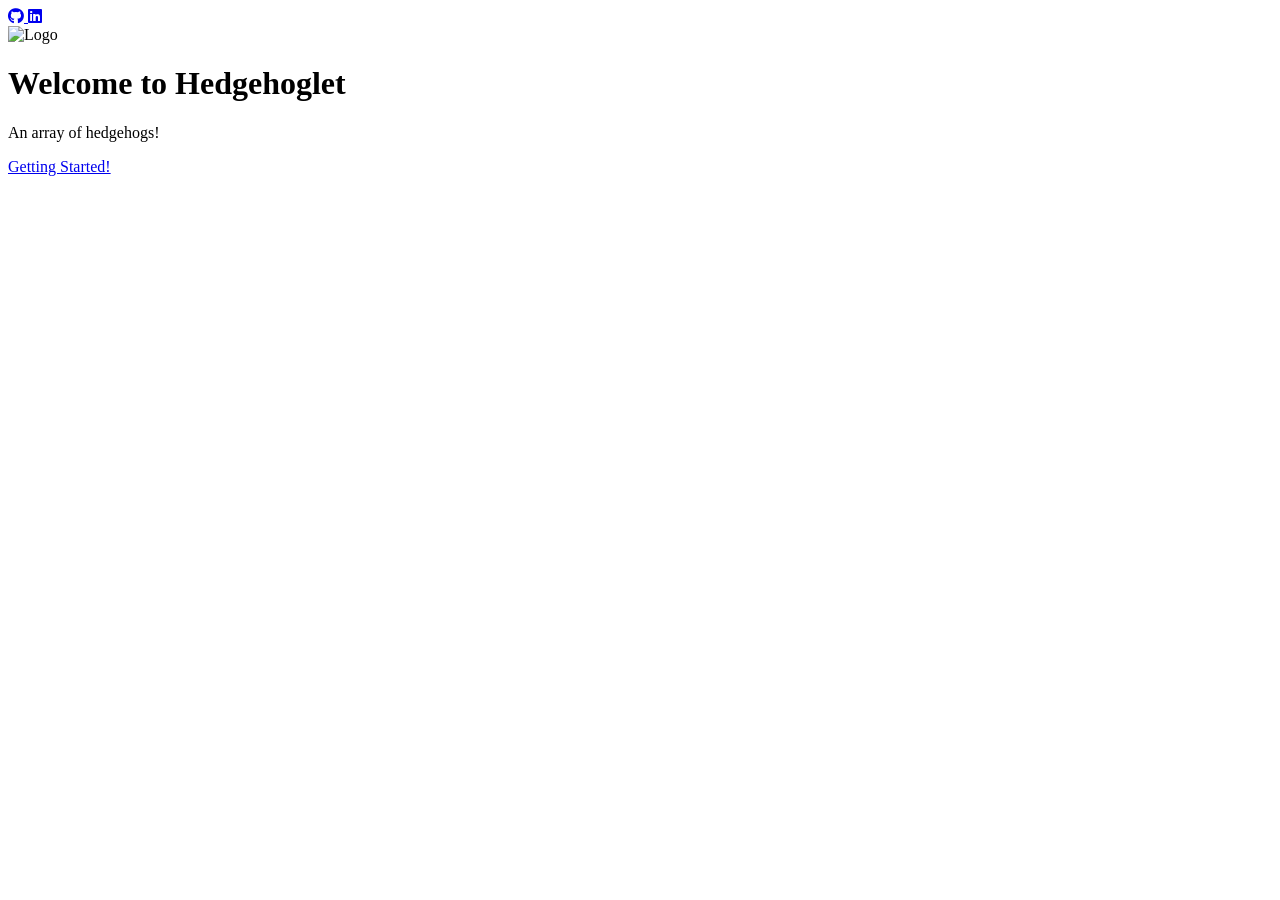
==== index.html @ 3cd63845 "🔨 add new landing page, update 404" ====
<!DOCTYPE html>
<html lang="en">
    <head>
        <meta charset="UTF-8">
        <meta name="viewport" content="width=device-width, initial-scale=1, maximum-scale=1">
        <link rel="icon" type="image/x-icon" href="https://avatars.githubusercontent.com/t/7807688?s=200&v=4">
        <script src="https://cdn.tailwindcss.com"></script>
        <link href="https://cdnjs.cloudflare.com/ajax/libs/font-awesome/6.4.2/css/all.min.css" rel="stylesheet">
        <title>Landing | Hedgehoglet</title>
        <style>
            .hidden {
                display: none;
            }
            .fade {
                animation: fadeIn 0.5s ease-in-out;
            }
            @keyframes fadeIn {
            from {
                opacity: 0;
            }
            to {
                opacity: 1;
            }
            }
        </style>
    </head>
    <body class="bg-gray-100 font-sans fade">
        <div class="absolute top-0 right-0 p-4">
            <a href="https://github.com/hedgehoglet/" target="_blank" class="text-gray-600 hover:text-gray-800 mx-2 text-2xl">
                <i class="fab fa-github"></i>
            </a>
            <a href="https://www.linkedin.com/company/hedgehoglet/" target="_blank" class="text-gray-600 hover:text-gray-800 mx-2 text-2xl">
                <i class="fab fa-linkedin"></i>
            </a>
        </div>
        <div id="main" class="min-h-screen flex items-center justify-center">
            <div class="text-center">
                <img src="https://avatars.githubusercontent.com/t/7807688?s=200&v=4" alt="Logo" class="mx-auto mb-4">
                <h1 class="text-4xl font-bold text-gray-800 mb-4">Welcome to Hedgehoglet</h1>
                <p class="text-gray-600 mb-8">An array of hedgehogs!</p>
                <a href="#content" id="main-button" class="bg-blue-500 text-white font-bold py-2 px-4 rounded-full">Getting Started!</a>
            </div>
        </div>
        <div id="content" class="hidden min-h-screen flex items-center justify-center fade">
        <div class="container mx-auto flex flex-wrap items-center">
            <div class="w-full md:w-1/2 text-center md:text-left mb-8">
                <h1 class="text-4xl font-bold text-gray-800 mb-4">Getting Started!</h1>
                <p class="text-gray-600 mb-8">Explore our repository and project, where we share the latest updates and codebase of Hedgehoglet.</p>
                <a href="#main" id="content-button" class="bg-blue-500 text-white font-bold py-2 px-4 rounded-full">Back!</a>
            </div>
            <div class="w-full md:w-1/2">
                <div class="border border-gray-300 p-4 rounded-md mb-4 relative">
                    <h2 class="text-2xl font-bold mb-2">Dotaset Bot</h2>
                    <p class="text-gray-600 mb-4">Stay tuned for exciting updates!</p>
                    <a href="#tbd" target="_blank" class="text-blue-500 hover:underline">Explore Soon!</a>
                    <span class="absolute top-0 right-0 mt-2 mr-2">
                        <i class="fab fa-discord text-blue-500 text-lg"></i>
                    </span>
                </div>
                <div class="border border-gray-300 p-4 rounded-md mb-4 relative">
                    <h2 class="text-2xl font-bold mb-2">#Under Construction - Repository</h2>
                    <p class="text-gray-600 mb-4">This section is currently under development. Check back later for updates.</p>
                    <a href="#tbd" target="_blank" class="text-blue-500 hover:underline">Explore Soon!</a>
                    <span class="absolute top-0 right-0 mt-2 mr-2">
                        <i class="fas fa-question-circle text-gray-500 text-lg"></i>
                    </span>
                </div>
                <div class="border border-gray-300 p-4 rounded-md mb-4 relative">
                    <h2 class="text-2xl font-bold mb-2">#Under Construction - Project</h2>
                    <p class="text-gray-600 mb-4">This section is currently under development. Stay tuned for more details.</p>
                    <a href="#tbd" target="_blank" class="text-blue-500 hover:underline">Explore Soon!</a>
                    <span class="absolute top-0 right-0 mt-2 mr-2">
                        <i class="fas fa-question-circle text-gray-500 text-lg"></i>
                    </span>
                </div>
            </div>
        </div>
        <script>
            document.getElementById("main-button").addEventListener("click", function() {
                document.getElementById("main").classList.add("hidden", "fade");
                document.getElementById("content").classList.remove("hidden");
            });
            
            document.getElementById("content-button").addEventListener("click", function() {
                document.getElementById("content").classList.add("hidden", "fade");
                document.getElementById("main").classList.remove("hidden");
            });
        </script>
    </body>
</html>
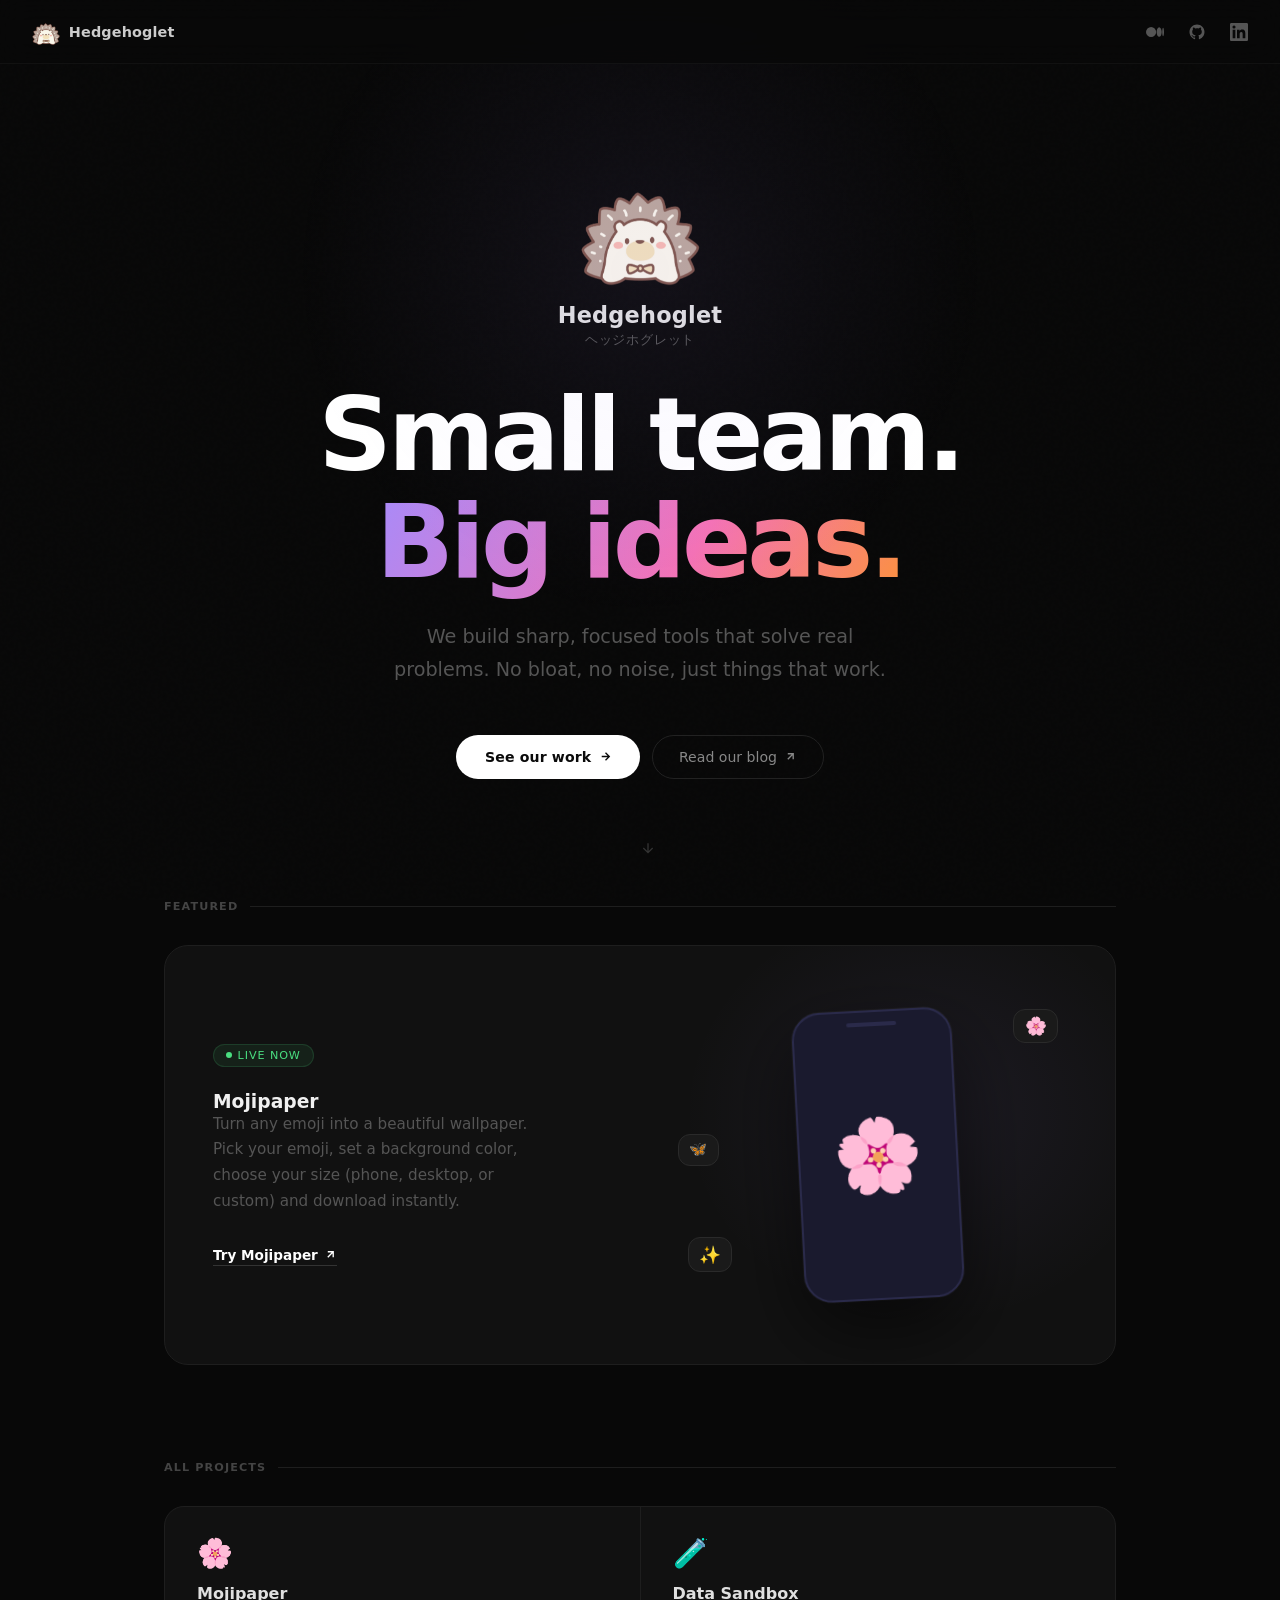
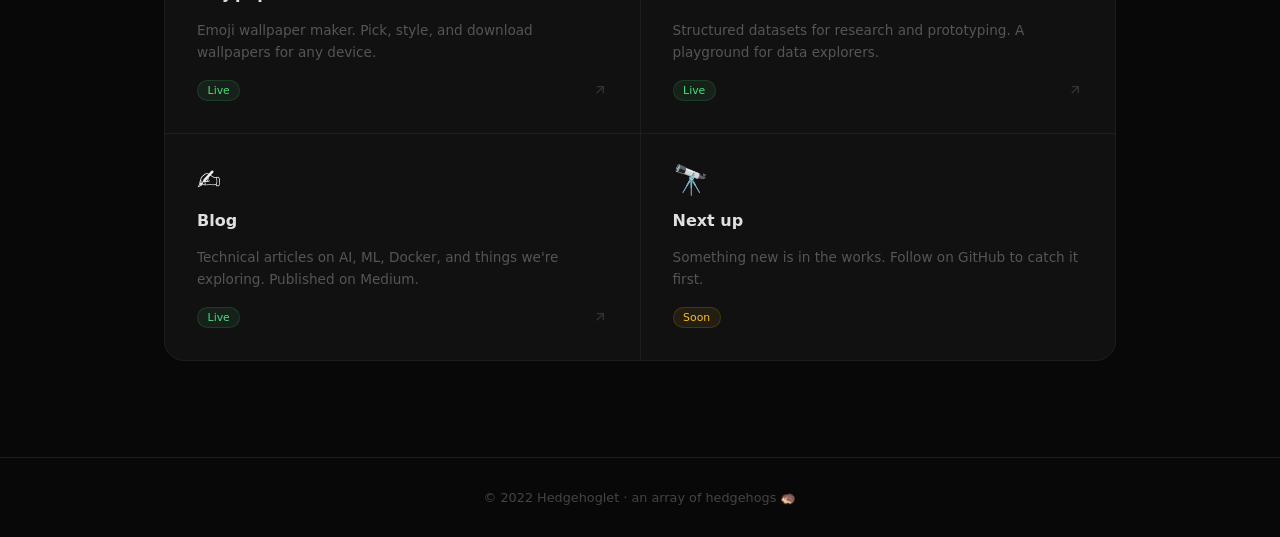
==== commit 11e179cd: "🎨 redesign landing and 404" ====
--- a/index.html
+++ b/index.html
@@ -1,90 +1,762 @@
-<!DOCTYPE html>
-<html lang="en">
-    <head>
-        <meta charset="UTF-8">
-        <meta name="viewport" content="width=device-width, initial-scale=1, maximum-scale=1">
-        <link rel="icon" type="image/x-icon" href="https://avatars.githubusercontent.com/t/7807688?s=200&v=4">
-        <script src="https://cdn.tailwindcss.com"></script>
-        <link href="https://cdnjs.cloudflare.com/ajax/libs/font-awesome/6.4.2/css/all.min.css" rel="stylesheet">
-        <title>Landing | Hedgehoglet</title>
-        <style>
-            .hidden {
-                display: none;
-            }
-            .fade {
-                animation: fadeIn 0.5s ease-in-out;
-            }
-            @keyframes fadeIn {
-            from {
-                opacity: 0;
-            }
-            to {
-                opacity: 1;
-            }
-            }
-        </style>
-    </head>
-    <body class="bg-gray-100 font-sans fade">
-        <div class="absolute top-0 right-0 p-4">
-            <a href="https://github.com/hedgehoglet/" target="_blank" class="text-gray-600 hover:text-gray-800 mx-2 text-2xl">
-                <i class="fab fa-github"></i>
-            </a>
-            <a href="https://www.linkedin.com/company/hedgehoglet/" target="_blank" class="text-gray-600 hover:text-gray-800 mx-2 text-2xl">
-                <i class="fab fa-linkedin"></i>
-            </a>
-        </div>
-        <div id="main" class="min-h-screen flex items-center justify-center">
-            <div class="text-center">
-                <img src="https://avatars.githubusercontent.com/t/7807688?s=200&v=4" alt="Logo" class="mx-auto mb-4">
-                <h1 class="text-4xl font-bold text-gray-800 mb-4">Welcome to Hedgehoglet</h1>
-                <p class="text-gray-600 mb-8">An array of hedgehogs!</p>
-                <a href="#content" id="main-button" class="bg-blue-500 text-white font-bold py-2 px-4 rounded-full">Getting Started!</a>
-            </div>
-        </div>
-        <div id="content" class="hidden min-h-screen flex items-center justify-center fade">
-        <div class="container mx-auto flex flex-wrap items-center">
-            <div class="w-full md:w-1/2 text-center md:text-left mb-8">
-                <h1 class="text-4xl font-bold text-gray-800 mb-4">Getting Started!</h1>
-                <p class="text-gray-600 mb-8">Explore our repository and project, where we share the latest updates and codebase of Hedgehoglet.</p>
-                <a href="#main" id="content-button" class="bg-blue-500 text-white font-bold py-2 px-4 rounded-full">Back!</a>
-            </div>
-            <div class="w-full md:w-1/2">
-                <div class="border border-gray-300 p-4 rounded-md mb-4 relative">
-                    <h2 class="text-2xl font-bold mb-2">Dotaset Bot</h2>
-                    <p class="text-gray-600 mb-4">Stay tuned for exciting updates!</p>
-                    <a href="#tbd" target="_blank" class="text-blue-500 hover:underline">Explore Soon!</a>
-                    <span class="absolute top-0 right-0 mt-2 mr-2">
-                        <i class="fab fa-discord text-blue-500 text-lg"></i>
-                    </span>
-                </div>
-                <div class="border border-gray-300 p-4 rounded-md mb-4 relative">
-                    <h2 class="text-2xl font-bold mb-2">#Under Construction - Repository</h2>
-                    <p class="text-gray-600 mb-4">This section is currently under development. Check back later for updates.</p>
-                    <a href="#tbd" target="_blank" class="text-blue-500 hover:underline">Explore Soon!</a>
-                    <span class="absolute top-0 right-0 mt-2 mr-2">
-                        <i class="fas fa-question-circle text-gray-500 text-lg"></i>
-                    </span>
-                </div>
-                <div class="border border-gray-300 p-4 rounded-md mb-4 relative">
-                    <h2 class="text-2xl font-bold mb-2">#Under Construction - Project</h2>
-                    <p class="text-gray-600 mb-4">This section is currently under development. Stay tuned for more details.</p>
-                    <a href="#tbd" target="_blank" class="text-blue-500 hover:underline">Explore Soon!</a>
-                    <span class="absolute top-0 right-0 mt-2 mr-2">
-                        <i class="fas fa-question-circle text-gray-500 text-lg"></i>
-                    </span>
-                </div>
-            </div>
-        </div>
-        <script>
-            document.getElementById("main-button").addEventListener("click", function() {
-                document.getElementById("main").classList.add("hidden", "fade");
-                document.getElementById("content").classList.remove("hidden");
-            });
-            
-            document.getElementById("content-button").addEventListener("click", function() {
-                document.getElementById("content").classList.add("hidden", "fade");
-                document.getElementById("main").classList.remove("hidden");
-            });
-        </script>
-    </body>
-</html>+<!DOCTYPE html>
+<html lang="en">
+
+<head>
+  <meta charset="UTF-8">
+  <meta name="viewport" content="width=device-width, initial-scale=1">
+  <title>Hedgehoglet · Small team. Big ideas.</title>
+  <meta name="description" content="Hedgehoglet is a small indie studio crafting focused tools people actually use: emoji wallpapers, data playgrounds, and more.">
+  <meta name="theme-color" content="#080808">
+  <link rel="canonical" href="https://hedgehoglet.dev/">
+  <link rel="icon" href="assets/logo.png">
+
+  <meta property="og:type" content="website">
+  <meta property="og:url" content="https://hedgehoglet.dev/">
+  <meta property="og:title" content="Hedgehoglet · Small team. Big ideas.">
+  <meta property="og:description" content="A small indie studio crafting focused tools people actually use.">
+  <meta property="og:image" content="https://hedgehoglet.dev/assets/logo.png">
+
+  <meta name="twitter:card" content="summary">
+  <meta name="twitter:title" content="Hedgehoglet · Small team. Big ideas.">
+  <meta name="twitter:description" content="A small indie studio crafting focused tools people actually use.">
+  <meta name="twitter:image" content="https://hedgehoglet.dev/assets/logo.png">
+
+  <link rel="preload" as="image" href="assets/logo.png">
+
+  <script type="application/ld+json">
+  {
+    "@context": "https://schema.org",
+    "@type": "Organization",
+    "name": "Hedgehoglet",
+    "alternateName": "ヘッジホグレット",
+    "url": "https://hedgehoglet.dev",
+    "logo": "https://hedgehoglet.dev/assets/logo.png",
+    "foundingDate": "2022",
+    "description": "A small indie studio crafting focused tools people actually use.",
+    "sameAs": [
+      "https://github.com/hedgehoglet",
+      "https://www.linkedin.com/company/hedgehoglet",
+      "https://blog.hedgehoglet.dev"
+    ]
+  }
+  </script>
+
+  <style>
+    *, *::before, *::after { box-sizing: border-box; margin: 0; padding: 0; }
+
+    :root {
+      --bg:           #080808;
+      --surface:      #111111;
+      --border:       #1e1e1e;
+      --border-hover: #2e2e2e;
+      --text:         #f0f0f0;
+      --muted:        #555555;
+      --accent:       #a78bfa;
+      --accent2:      #f472b6;
+    }
+
+    html { scroll-behavior: smooth; }
+
+    body {
+      background-color: var(--bg);
+      color: var(--text);
+      font-family: system-ui, -apple-system, BlinkMacSystemFont, "Segoe UI", Roboto, sans-serif;
+      -webkit-font-smoothing: antialiased;
+      -moz-osx-font-smoothing: grayscale;
+    }
+
+    /* overflow-x on wrapper, not body: position:fixed breaks in Safari otherwise */
+    #page-wrap { overflow-x: hidden; }
+
+    :focus-visible {
+      outline: 2px solid var(--accent);
+      outline-offset: 3px;
+      border-radius: 4px;
+    }
+
+    body::before {
+      content: '';
+      position: fixed;
+      inset: 0;
+      background-image: url("data:image/svg+xml,%3Csvg viewBox='0 0 256 256' xmlns='http://www.w3.org/2000/svg'%3E%3Cfilter id='n'%3E%3CfeTurbulence type='fractalNoise' baseFrequency='0.9' numOctaves='4' stitchTiles='stitch'/%3E%3C/filter%3E%3Crect width='100%25' height='100%25' filter='url(%23n)' opacity='0.03'/%3E%3C/svg%3E");
+      opacity: 0.4;
+      pointer-events: none;
+      z-index: 0;
+    }
+
+    .site-nav {
+      position: fixed;
+      top: 0; left: 0; right: 0;
+      z-index: 100;
+      display: flex;
+      align-items: center;
+      justify-content: space-between;
+      padding: 1.1rem 2rem;
+      background: rgba(8, 8, 8, 0.75);
+      backdrop-filter: blur(14px);
+      -webkit-backdrop-filter: blur(14px);
+      border-bottom: 1px solid rgba(255, 255, 255, 0.04);
+    }
+
+    .nav-logo {
+      display: flex;
+      align-items: center;
+      gap: 0.55rem;
+      text-decoration: none;
+    }
+
+    .nav-logo img {
+      width: 28px;
+      height: 28px;
+      object-fit: contain;
+    }
+
+    .nav-logo span {
+      font-size: 0.9rem;
+      font-weight: 600;
+      color: #cccccc;
+      letter-spacing: 0.01em;
+    }
+
+    .nav-links {
+      display: flex;
+      align-items: center;
+      gap: 1.5rem;
+    }
+
+    .nav-links a {
+      color: var(--muted);
+      text-decoration: none;
+      font-size: 0.85rem;
+      transition: color 0.18s;
+    }
+
+    .nav-links a:hover { color: #cccccc; }
+
+    .nav-icon {
+      display: flex;
+      align-items: center;
+      color: var(--muted);
+      transition: color 0.18s;
+    }
+
+    .nav-icon:hover { color: #cccccc; }
+
+    .hero {
+      position: relative;
+      z-index: 2;
+      min-height: 100vh;
+      display: flex;
+      flex-direction: column;
+      align-items: center;
+      justify-content: center;
+      text-align: center;
+      padding: 8rem 1.5rem 5rem;
+    }
+
+    .hero::after {
+      content: '';
+      position: absolute;
+      top: 30%;
+      left: 50%;
+      transform: translate(-50%, -50%);
+      width: 700px;
+      height: 700px;
+      background: radial-gradient(ellipse at center, rgba(167, 139, 250, 0.07) 0%, transparent 70%);
+      pointer-events: none;
+    }
+
+    .hero-logo {
+      width: 120px;
+      height: 120px;
+      object-fit: contain;
+      margin-bottom: 0.75rem;
+    }
+
+    .hero-name {
+      font-size: 1.4rem;
+      font-weight: 700;
+      color: #e0e0e0;
+      letter-spacing: 0.01em;
+      margin-bottom: 0.2rem;
+    }
+
+    .hero-jp {
+      font-size: 0.82rem;
+      color: var(--muted);
+      letter-spacing: 0.06em;
+      margin-bottom: 2rem;
+    }
+
+    .hero h1 {
+      font-size: clamp(3rem, 8vw, 6.5rem);
+      font-weight: 800;
+      line-height: 1.05;
+      letter-spacing: -0.04em;
+      color: #ffffff;
+      margin-bottom: 1.5rem;
+    }
+
+    .hero h1 em {
+      font-style: normal;
+      background: linear-gradient(120deg, var(--accent), var(--accent2) 60%, #fb923c);
+      -webkit-background-clip: text;
+      -webkit-text-fill-color: transparent;
+      background-clip: text;
+    }
+
+    .hero-sub {
+      font-size: clamp(1rem, 2vw, 1.2rem);
+      color: var(--muted);
+      max-width: 500px;
+      line-height: 1.75;
+      margin-bottom: 3rem;
+    }
+
+    .hero-actions {
+      display: flex;
+      gap: 0.75rem;
+      flex-wrap: wrap;
+      justify-content: center;
+    }
+
+    .btn-primary {
+      display: inline-flex;
+      align-items: center;
+      gap: 0.45rem;
+      background: #ffffff;
+      color: #0a0a0a;
+      font-weight: 700;
+      font-size: 0.88rem;
+      padding: 0.8rem 1.8rem;
+      border-radius: 999px;
+      text-decoration: none;
+      letter-spacing: 0.01em;
+      transition: opacity 0.18s, transform 0.18s;
+    }
+
+    .btn-primary:hover { opacity: 0.85; transform: translateY(-1px); }
+
+    .btn-ghost {
+      display: inline-flex;
+      align-items: center;
+      gap: 0.45rem;
+      background: transparent;
+      color: #888888;
+      font-weight: 500;
+      font-size: 0.88rem;
+      padding: 0.8rem 1.6rem;
+      border-radius: 999px;
+      border: 1px solid #222222;
+      text-decoration: none;
+      transition: border-color 0.18s, color 0.18s, transform 0.18s;
+    }
+
+    .btn-ghost:hover { border-color: #444444; color: #cccccc; transform: translateY(-1px); }
+
+    .scroll-hint {
+      position: absolute;
+      bottom: 2.5rem;
+      left: 50%;
+      transform: translateX(-50%);
+      color: #333333;
+      animation: bounce 2s ease-in-out infinite;
+    }
+
+    @keyframes bounce {
+      0%, 100% { transform: translateX(-50%) translateY(0); }
+      50%       { transform: translateX(-50%) translateY(5px); }
+    }
+
+    .section-inner {
+      position: relative;
+      z-index: 2;
+      max-width: 1000px;
+      margin: 0 auto;
+      padding: 0 1.5rem 6rem;
+    }
+
+    .section-header {
+      display: flex;
+      align-items: center;
+      gap: 0.75rem;
+      margin-bottom: 2rem;
+    }
+
+    .section-label {
+      font-size: 0.7rem;
+      text-transform: uppercase;
+      letter-spacing: 0.1em;
+      color: #444444;
+      white-space: nowrap;
+    }
+
+    .section-line {
+      flex: 1;
+      height: 1px;
+      background: var(--border);
+    }
+
+    .feature-card {
+      background: var(--surface);
+      border: 1px solid var(--border);
+      border-radius: 24px;
+      overflow: hidden;
+      display: grid;
+      grid-template-columns: 1fr 1fr;
+      min-height: 420px;
+      transition: border-color 0.3s;
+    }
+
+    .feature-card:hover { border-color: var(--border-hover); }
+
+    .feature-info {
+      padding: 3rem;
+      display: flex;
+      flex-direction: column;
+      justify-content: center;
+    }
+
+    .badge-live {
+      display: inline-flex;
+      align-items: center;
+      gap: 0.35rem;
+      font-size: 0.7rem;
+      text-transform: uppercase;
+      letter-spacing: 0.08em;
+      color: #4ade80;
+      background: rgba(74, 222, 128, 0.08);
+      border: 1px solid rgba(74, 222, 128, 0.15);
+      border-radius: 999px;
+      padding: 0.25rem 0.75rem;
+      margin-bottom: 1.5rem;
+      width: fit-content;
+    }
+
+    .live-dot {
+      width: 6px;
+      height: 6px;
+      border-radius: 50%;
+      background: #4ade80;
+      animation: pulse 2s ease-in-out infinite;
+    }
+
+    @keyframes pulse {
+      0%, 100% { opacity: 1; }
+      50%       { opacity: 0.4; }
+    }
+
+    .feature-info h2 {
+      font-size: 2.4rem;
+      font-weight: 800;
+      letter-spacing: -0.03em;
+      color: #ffffff;
+      line-height: 1.1;
+      margin-bottom: 0.75rem;
+    }
+
+    .feature-info p {
+      font-size: 0.95rem;
+      color: var(--muted);
+      line-height: 1.7;
+      margin-bottom: 2rem;
+      max-width: 340px;
+    }
+
+    .feature-link {
+      display: inline-flex;
+      align-items: center;
+      gap: 0.4rem;
+      font-size: 0.85rem;
+      font-weight: 600;
+      color: #ffffff;
+      text-decoration: none;
+      border-bottom: 1px solid #333333;
+      padding-bottom: 0.15rem;
+      width: fit-content;
+      transition: border-color 0.18s, gap 0.18s;
+    }
+
+    .feature-link:hover { border-color: #888888; gap: 0.6rem; }
+
+    .feature-visual {
+      display: flex;
+      align-items: center;
+      justify-content: center;
+      padding: 2.5rem;
+      background: radial-gradient(ellipse at 60% 40%, rgba(167, 139, 250, 0.08) 0%, transparent 60%);
+      position: relative;
+    }
+
+    .phone-mockup {
+      width: 160px;
+      height: 290px;
+      background: #1a1a2e;
+      border-radius: 28px;
+      border: 2px solid #2a2a4a;
+      display: flex;
+      align-items: center;
+      justify-content: center;
+      font-size: 4.5rem;
+      box-shadow: 0 30px 80px rgba(0, 0, 0, 0.6), 0 0 0 1px rgba(255, 255, 255, 0.04);
+      position: relative;
+      transform: rotate(-3deg);
+      transition: transform 0.3s;
+    }
+
+    .feature-card:hover .phone-mockup { transform: rotate(0deg) scale(1.02); }
+
+    .phone-mockup::before {
+      content: '';
+      position: absolute;
+      top: 10px;
+      left: 50%;
+      transform: translateX(-50%);
+      width: 50px;
+      height: 4px;
+      background: #2a2a4a;
+      border-radius: 999px;
+    }
+
+    .float-chip {
+      position: absolute;
+      background: #1a1a1a;
+      border: 1px solid #2a2a2a;
+      border-radius: 12px;
+      padding: 0.4rem 0.65rem;
+      font-size: 1.1rem;
+      animation: chipFloat 3s ease-in-out infinite;
+    }
+
+    .float-chip:nth-child(1) { top: 15%;    right: 12%; animation-delay: 0s; }
+    .float-chip:nth-child(2) { bottom: 22%; left: 10%;  animation-delay: 0.8s; }
+    .float-chip:nth-child(3) { top: 45%;    left: 8%;   animation-delay: 1.5s; font-size: 0.9rem; }
+
+    @keyframes chipFloat {
+      0%, 100% { transform: translateY(0); }
+      50%       { transform: translateY(-6px); }
+    }
+
+    .project-grid {
+      display: grid;
+      grid-template-columns: repeat(2, 1fr);
+      gap: 1px;
+      background: var(--border);
+      border-radius: 20px;
+      overflow: hidden;
+      border: 1px solid var(--border);
+    }
+
+    .project-grid li { display: contents; }
+
+    .project-card {
+      background: var(--surface);
+      padding: 2rem;
+      display: flex;
+      flex-direction: column;
+      gap: 1rem;
+      text-decoration: none;
+      color: inherit;
+      transition: background 0.18s, transform 0.18s, box-shadow 0.18s;
+    }
+
+    .card-icon { font-size: 1.8rem; line-height: 1; }
+
+    .project-card h3 {
+      font-size: 1rem;
+      font-weight: 600;
+      color: #e0e0e0;
+    }
+
+    .project-card p {
+      font-size: 0.85rem;
+      color: var(--muted);
+      line-height: 1.65;
+      flex: 1;
+    }
+
+    .card-footer {
+      display: flex;
+      align-items: center;
+    }
+
+    .card-arrow { margin-left: auto; }
+
+    .badge {
+      font-size: 0.68rem;
+      padding: 0.2rem 0.6rem;
+      border-radius: 999px;
+      font-weight: 500;
+      border: 1px solid transparent;
+    }
+
+    .badge-green {
+      color: #4ade80;
+      background: rgba(74, 222, 128, 0.08);
+      border-color: rgba(74, 222, 128, 0.15);
+    }
+
+    .badge-yellow {
+      color: #fbbf24;
+      background: rgba(251, 191, 36, 0.08);
+      border-color: rgba(251, 191, 36, 0.15);
+    }
+
+    .card-arrow {
+      color: #333333;
+      transition: color 0.18s, transform 0.18s;
+      flex-shrink: 0;
+      margin-left: auto;
+    }
+
+    .project-card:hover                       { background: #151515; transform: translateY(-2px); box-shadow: 0 8px 24px rgba(0,0,0,0.3); }
+    .project-card:hover .card-arrow           { color: #777777; transform: translate(3px, -3px); }
+    .project-card[aria-disabled="true"]       { cursor: default; }
+    .project-card[aria-disabled="true"]:hover { background: var(--surface); transform: none; box-shadow: none; }
+
+    .site-footer {
+      position: relative;
+      z-index: 2;
+      border-top: 1px solid var(--border);
+      padding: 2rem;
+      text-align: center;
+    }
+
+    .site-footer p {
+      font-size: 0.8rem;
+      color: #444444;
+    }
+
+    .hero-logo  { animation: fadeUp 0.6s ease both 0.1s; }
+    .hero-name  { animation: fadeUp 0.6s ease both 0.2s; }
+    .hero-jp    { animation: fadeUp 0.6s ease both 0.25s; }
+    .hero h1    { animation: fadeUp 0.6s ease both 0.35s; }
+    .hero-sub   { animation: fadeUp 0.6s ease both 0.45s; }
+    .hero-actions { animation: fadeUp 0.6s ease both 0.55s; }
+    .scroll-hint  { animation: fadeUp 0.6s ease both 0.65s, bounce 2s ease-in-out 1.2s infinite; }
+
+    @keyframes fadeUp {
+      from { opacity: 0; transform: translateY(18px); }
+      to   { opacity: 1; transform: translateY(0); }
+    }
+
+    .reveal {
+      opacity: 0;
+      transform: translateY(20px);
+      transition: opacity 0.55s ease, transform 0.55s ease;
+    }
+
+    .reveal.visible {
+      opacity: 1;
+      transform: none;
+    }
+
+    .reveal-delay-1 { transition-delay: 0.05s; }
+    .reveal-delay-2 { transition-delay: 0.12s; }
+    .reveal-delay-3 { transition-delay: 0.19s; }
+    .reveal-delay-4 { transition-delay: 0.26s; }
+
+    @media (max-width: 768px) {
+      .feature-card  { min-height: unset; }
+      .section-inner { padding-bottom: 4rem; }
+    }
+
+    @media (max-width: 640px) {
+      .site-nav { padding: 0.875rem 1.25rem; }
+      .nav-links { gap: 1rem; }
+      .nav-links a:not(.nav-icon) { display: none; }
+
+      .hero {
+        padding: 5.5rem 1.25rem 4rem;
+        min-height: 100vh;
+        min-height: 100svh;
+      }
+      .hero-logo { width: 96px; height: 96px; }
+
+      .feature-card           { grid-template-columns: 1fr; }
+      .feature-info           { padding: 1.75rem; order: 1; }
+      .feature-info h2        { font-size: 1.8rem; }
+      .feature-info p         { max-width: none; }
+      .feature-visual         { order: 2; min-height: 260px; padding: 1.5rem; }
+      .phone-mockup           { width: 120px; height: 220px; font-size: 3.2rem; }
+
+      .section-inner          { padding: 0 1.25rem 3rem; }
+      .project-grid           { grid-template-columns: 1fr; }
+    }
+
+    @media (max-width: 400px) {
+      .hero-actions    { flex-direction: column; align-items: stretch; }
+      .btn-primary,
+      .btn-ghost       { justify-content: center; }
+      .nav-logo span   { display: none; }
+    }
+
+    @media (prefers-reduced-motion: reduce) {
+      *, *::before, *::after { animation-duration: 0.01ms !important; transition-duration: 0.01ms !important; }
+    }
+  </style>
+</head>
+
+<body>
+
+  <header>
+    <nav class="site-nav" aria-label="Main navigation">
+      <a href="/" class="nav-logo" aria-label="Hedgehoglet home">
+        <img src="assets/logo.png" alt="" width="26" height="26" fetchpriority="low">
+        <span>Hedgehoglet</span>
+      </a>
+      <div class="nav-links">
+        <a href="https://blog.hedgehoglet.dev/" target="_blank" rel="noopener noreferrer" class="nav-icon" aria-label="Medium blog">
+          <svg width="18" height="18" viewBox="0 0 24 24" fill="currentColor" aria-hidden="true"><path d="M13.54 12a6.8 6.8 0 01-6.77 6.82A6.8 6.8 0 010 12a6.8 6.8 0 016.77-6.82A6.8 6.8 0 0113.54 12zM20.96 12c0 3.54-1.51 6.42-3.38 6.42-1.87 0-3.39-2.88-3.39-6.42s1.52-6.42 3.39-6.42 3.38 2.88 3.38 6.42M24 12c0 3.17-.53 5.75-1.19 5.75-.66 0-1.19-2.58-1.19-5.75s.53-5.75 1.19-5.75C23.47 6.25 24 8.83 24 12z"/></svg>
+        </a>
+        <a href="https://github.com/hedgehoglet/" target="_blank" rel="noopener noreferrer" class="nav-icon" aria-label="GitHub">
+          <svg width="18" height="18" viewBox="0 0 24 24" fill="currentColor" aria-hidden="true"><path d="M12 2C6.477 2 2 6.484 2 12.017c0 4.425 2.865 8.18 6.839 9.504.5.092.682-.217.682-.483 0-.237-.008-.868-.013-1.703-2.782.605-3.369-1.343-3.369-1.343-.454-1.158-1.11-1.466-1.11-1.466-.908-.62.069-.608.069-.608 1.003.07 1.531 1.032 1.531 1.032.892 1.53 2.341 1.088 2.91.832.092-.647.35-1.088.636-1.338-2.22-.253-4.555-1.113-4.555-4.951 0-1.093.39-1.988 1.029-2.688-.103-.253-.446-1.272.098-2.65 0 0 .84-.27 2.75 1.026A9.564 9.564 0 0112 6.844c.85.004 1.705.115 2.504.337 1.909-1.296 2.747-1.027 2.747-1.027.546 1.379.202 2.398.1 2.651.64.7 1.028 1.595 1.028 2.688 0 3.848-2.339 4.695-4.566 4.943.359.309.678.92.678 1.855 0 1.338-.012 2.419-.012 2.747 0 .268.18.58.688.482A10.019 10.019 0 0022 12.017C22 6.484 17.522 2 12 2z"/></svg>
+        </a>
+        <a href="https://www.linkedin.com/company/hedgehoglet/" target="_blank" rel="noopener noreferrer" class="nav-icon" aria-label="LinkedIn">
+          <svg width="18" height="18" viewBox="0 0 24 24" fill="currentColor" aria-hidden="true"><path d="M20.447 20.452h-3.554v-5.569c0-1.328-.027-3.037-1.852-3.037-1.853 0-2.136 1.445-2.136 2.939v5.667H9.351V9h3.414v1.561h.046c.477-.9 1.637-1.85 3.37-1.85 3.601 0 4.267 2.37 4.267 5.455v6.286zM5.337 7.433a2.062 2.062 0 01-2.063-2.065 2.064 2.064 0 112.063 2.065zm1.782 13.019H3.555V9h3.564v11.452zM22.225 0H1.771C.792 0 0 .774 0 1.729v20.542C0 23.227.792 24 1.771 24h20.451C23.2 24 24 23.227 24 22.271V1.729C24 .774 23.2 0 22.222 0h.003z"/></svg>
+        </a>
+      </div>
+    </nav>
+  </header>
+
+  <div id="page-wrap">
+  <main>
+
+    <section class="hero" aria-labelledby="hero-heading">
+      <img
+        src="assets/logo.png"
+        alt="Hedgehoglet logo"
+        class="hero-logo"
+        width="120"
+        height="120"
+        fetchpriority="high"
+      >
+      <p class="hero-name">Hedgehoglet</p>
+      <p class="hero-jp" lang="ja">ヘッジホグレット</p>
+      <h1 id="hero-heading">Small team.<br><em>Big ideas.</em></h1>
+      <p class="hero-sub">We build sharp, focused tools that solve real problems. No bloat, no noise, just things that work.</p>
+      <div class="hero-actions">
+        <a href="#work" class="btn-primary">
+          See our work
+          <svg width="13" height="13" viewBox="0 0 24 24" fill="none" stroke="currentColor" stroke-width="2.5" aria-hidden="true"><path d="M5 12h14M12 5l7 7-7 7"/></svg>
+        </a>
+        <a href="https://blog.hedgehoglet.dev/" target="_blank" rel="noopener noreferrer" class="btn-ghost">
+          Read our blog
+          <svg width="13" height="13" viewBox="0 0 24 24" fill="none" stroke="currentColor" stroke-width="2.5" aria-hidden="true"><path d="M7 17L17 7M7 7h10v10"/></svg>
+        </a>
+      </div>
+      <div class="scroll-hint" aria-hidden="true">
+        <svg width="16" height="16" viewBox="0 0 24 24" fill="none" stroke="currentColor" stroke-width="2"><path d="M12 5v14M5 12l7 7 7-7"/></svg>
+      </div>
+    </section>
+
+    <section id="work" aria-labelledby="featured-heading">
+      <div class="section-inner">
+        <div class="section-header reveal">
+          <h2 id="featured-heading" class="section-label">Featured</h2>
+          <div class="section-line" aria-hidden="true"></div>
+        </div>
+        <article class="feature-card reveal">
+          <div class="feature-info">
+            <span class="badge-live">
+              <span class="live-dot" aria-hidden="true"></span>
+              Live now
+            </span>
+            <h3>Mojipaper</h3>
+            <p>Turn any emoji into a beautiful wallpaper. Pick your emoji, set a background color, choose your size (phone, desktop, or custom) and download instantly.</p>
+            <a href="https://mojipaper.hedgehoglet.dev/" target="_blank" rel="noopener noreferrer" class="feature-link">
+              Try Mojipaper
+              <svg width="13" height="13" viewBox="0 0 24 24" fill="none" stroke="currentColor" stroke-width="2.5" aria-hidden="true"><path d="M7 17L17 7M7 7h10v10"/></svg>
+            </a>
+          </div>
+          <div class="feature-visual" aria-hidden="true">
+            <span class="float-chip">🌸</span>
+            <span class="float-chip">✨</span>
+            <span class="float-chip">🦋</span>
+            <div class="phone-mockup">🌸</div>
+          </div>
+        </article>
+      </div>
+    </section>
+
+    <section aria-labelledby="projects-heading">
+      <div class="section-inner">
+        <div class="section-header reveal">
+          <h2 id="projects-heading" class="section-label">All projects</h2>
+          <div class="section-line" aria-hidden="true"></div>
+        </div>
+        <ul class="project-grid" role="list">
+
+          <li>
+            <a href="https://mojipaper.hedgehoglet.dev/" target="_blank" rel="noopener noreferrer" class="project-card reveal reveal-delay-1">
+              <span class="card-icon" aria-hidden="true">🌸</span>
+              <h3>Mojipaper</h3>
+              <p>Emoji wallpaper maker. Pick, style, and download wallpapers for any device.</p>
+              <div class="card-footer">
+                <span class="badge badge-green">Live</span>
+                <svg class="card-arrow" width="16" height="16" viewBox="0 0 24 24" fill="none" stroke="currentColor" stroke-width="2" aria-hidden="true"><path d="M7 17L17 7M7 7h10v10"/></svg>
+              </div>
+            </a>
+          </li>
+
+          <li>
+            <a href="https://sandbox.hedgehoglet.dev/" target="_blank" rel="noopener noreferrer" class="project-card reveal reveal-delay-2">
+              <span class="card-icon" aria-hidden="true">🧪</span>
+              <h3>Data Sandbox</h3>
+              <p>Structured datasets for research and prototyping. A playground for data explorers.</p>
+              <div class="card-footer">
+                <span class="badge badge-green">Live</span>
+                <svg class="card-arrow" width="16" height="16" viewBox="0 0 24 24" fill="none" stroke="currentColor" stroke-width="2" aria-hidden="true"><path d="M7 17L17 7M7 7h10v10"/></svg>
+              </div>
+            </a>
+          </li>
+
+          <li>
+            <a href="https://blog.hedgehoglet.dev/" target="_blank" rel="noopener noreferrer" class="project-card reveal reveal-delay-3">
+              <span class="card-icon" aria-hidden="true">✍️</span>
+              <h3>Blog</h3>
+              <p>Technical articles on AI, ML, Docker, and things we're exploring. Published on Medium.</p>
+              <div class="card-footer">
+                <span class="badge badge-green">Live</span>
+                <svg class="card-arrow" width="16" height="16" viewBox="0 0 24 24" fill="none" stroke="currentColor" stroke-width="2" aria-hidden="true"><path d="M7 17L17 7M7 7h10v10"/></svg>
+              </div>
+            </a>
+          </li>
+
+          <li>
+            <div class="project-card reveal reveal-delay-4" aria-disabled="true">
+              <span class="card-icon" aria-hidden="true">🔭</span>
+              <h3>Next up</h3>
+              <p>Something new is in the works. Follow on GitHub to catch it first.</p>
+              <div class="card-footer">
+                <span class="badge badge-yellow">Soon</span>
+              </div>
+            </div>
+          </li>
+
+        </ul>
+      </div>
+    </section>
+
+  </main>
+
+  <footer class="site-footer">
+    <p>© 2022 Hedgehoglet · an array of hedgehogs 🦔</p>
+  </footer>
+  </div><!-- /page-wrap -->
+
+  <script>
+    const observer = new IntersectionObserver((entries) => {
+      entries.forEach(e => {
+        if (e.isIntersecting) {
+          e.target.classList.add('visible');
+          observer.unobserve(e.target);
+        }
+      });
+    }, { threshold: 0.12 });
+
+    document.querySelectorAll('.reveal').forEach(el => observer.observe(el));
+  </script>
+
+</body>
+</html>
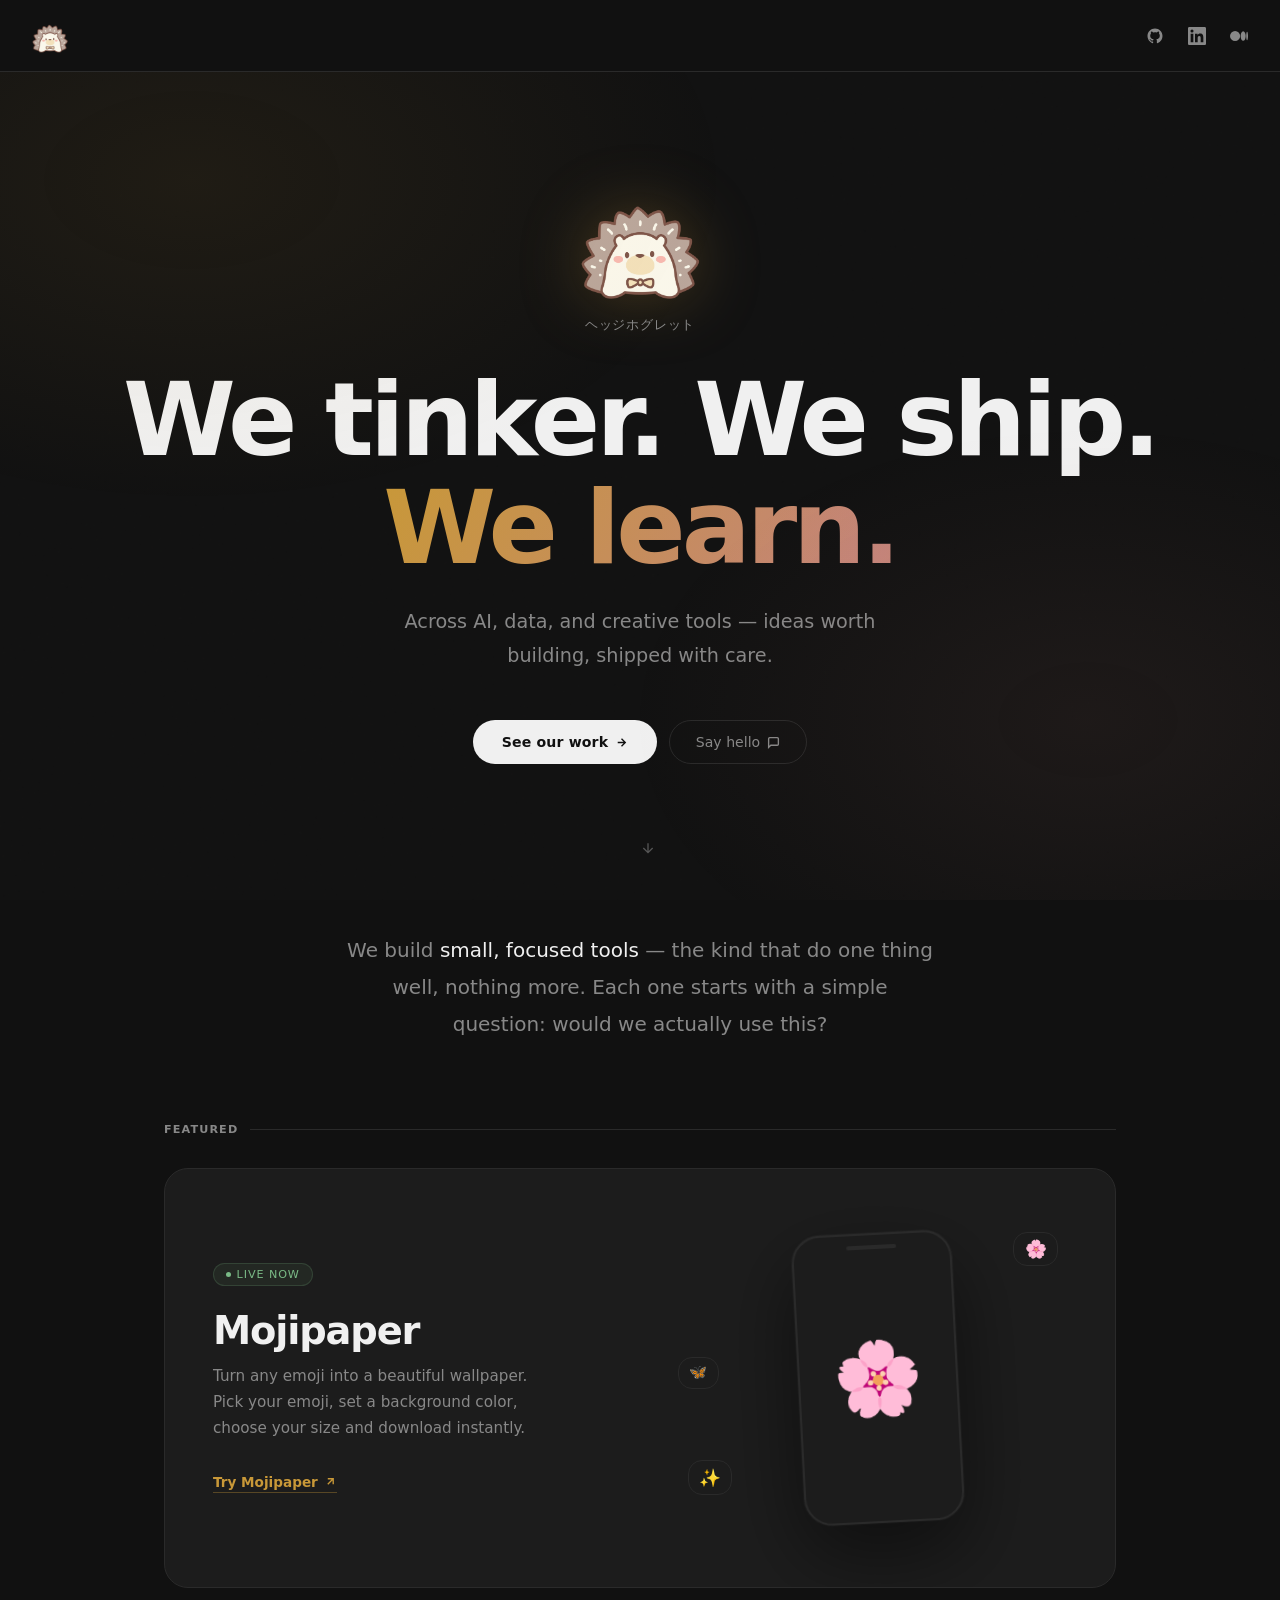
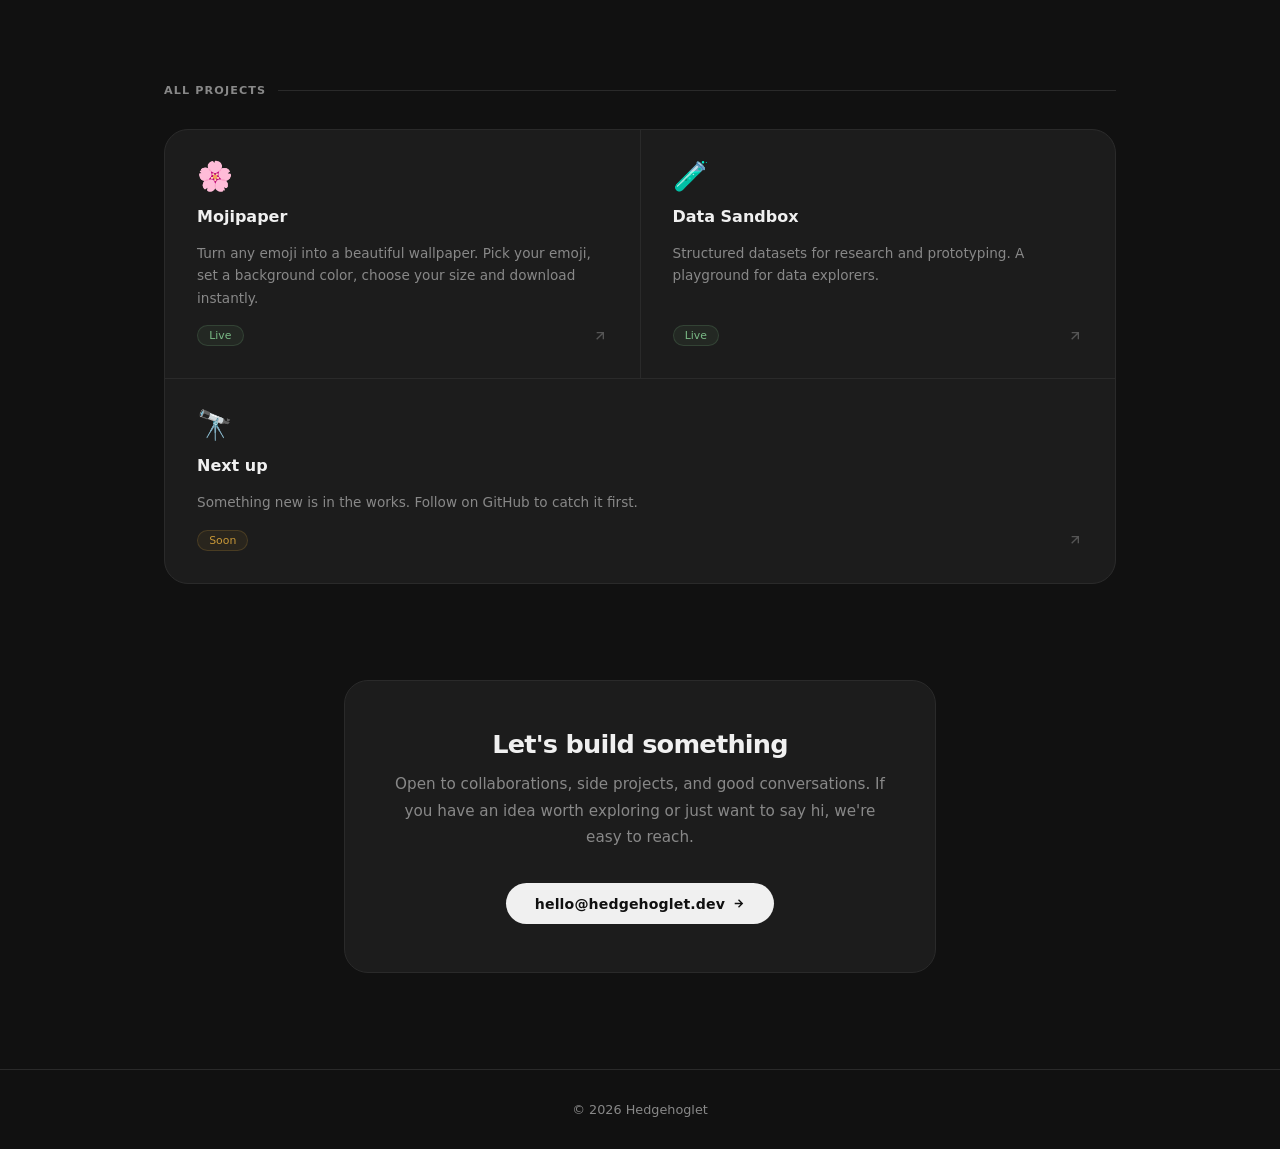
==== commit 01fd512c: "✨ improve landing and 404: visual effects, color sync, og card, a11y fixes" ====
--- a/index.html
+++ b/index.html
@@ -4,24 +4,26 @@
 <head>
   <meta charset="UTF-8">
   <meta name="viewport" content="width=device-width, initial-scale=1">
-  <title>Hedgehoglet · Small team. Big ideas.</title>
-  <meta name="description" content="Hedgehoglet is a small indie studio crafting focused tools people actually use: emoji wallpapers, data playgrounds, and more.">
-  <meta name="theme-color" content="#080808">
+  <title>Hedgehoglet</title>
+  <meta name="description" content="A small crew building focused software we'd actually want to use. Across AI, data, and creative tools.">
+  <meta name="theme-color" content="#111111">
   <link rel="canonical" href="https://hedgehoglet.dev/">
   <link rel="icon" href="assets/logo.png">
+  <link rel="preload" as="image" href="assets/logo.png" fetchpriority="high">
+  <link rel="stylesheet" href="assets/style.css">
 
   <meta property="og:type" content="website">
   <meta property="og:url" content="https://hedgehoglet.dev/">
-  <meta property="og:title" content="Hedgehoglet · Small team. Big ideas.">
-  <meta property="og:description" content="A small indie studio crafting focused tools people actually use.">
-  <meta property="og:image" content="https://hedgehoglet.dev/assets/logo.png">
+  <meta property="og:title" content="Hedgehoglet">
+  <meta property="og:description" content="A small crew building focused software we'd actually want to use. Across AI, data, and creative tools.">
+  <meta property="og:image" content="https://hedgehoglet.dev/assets/og.png">
+  <meta property="og:image:width" content="1200">
+  <meta property="og:image:height" content="630">
 
-  <meta name="twitter:card" content="summary">
-  <meta name="twitter:title" content="Hedgehoglet · Small team. Big ideas.">
-  <meta name="twitter:description" content="A small indie studio crafting focused tools people actually use.">
-  <meta name="twitter:image" content="https://hedgehoglet.dev/assets/logo.png">
-
-  <link rel="preload" as="image" href="assets/logo.png">
+  <meta name="twitter:card" content="summary_large_image">
+  <meta name="twitter:title" content="Hedgehoglet">
+  <meta name="twitter:description" content="A small crew building focused software we'd actually want to use. Across AI, data, and creative tools.">
+  <meta name="twitter:image" content="https://hedgehoglet.dev/assets/og.png">
 
   <script type="application/ld+json">
   {
@@ -32,7 +34,7 @@
     "url": "https://hedgehoglet.dev",
     "logo": "https://hedgehoglet.dev/assets/logo.png",
     "foundingDate": "2022",
-    "description": "A small indie studio crafting focused tools people actually use.",
+    "description": "A small crew building focused software we'd actually want to use. Across AI, data, and creative tools.",
     "sameAs": [
       "https://github.com/hedgehoglet",
       "https://www.linkedin.com/company/hedgehoglet",
@@ -40,561 +42,6 @@
     ]
   }
   </script>
-
-  <style>
-    *, *::before, *::after { box-sizing: border-box; margin: 0; padding: 0; }
-
-    :root {
-      --bg:           #080808;
-      --surface:      #111111;
-      --border:       #1e1e1e;
-      --border-hover: #2e2e2e;
-      --text:         #f0f0f0;
-      --muted:        #555555;
-      --accent:       #a78bfa;
-      --accent2:      #f472b6;
-    }
-
-    html { scroll-behavior: smooth; }
-
-    body {
-      background-color: var(--bg);
-      color: var(--text);
-      font-family: system-ui, -apple-system, BlinkMacSystemFont, "Segoe UI", Roboto, sans-serif;
-      -webkit-font-smoothing: antialiased;
-      -moz-osx-font-smoothing: grayscale;
-    }
-
-    /* overflow-x on wrapper, not body: position:fixed breaks in Safari otherwise */
-    #page-wrap { overflow-x: hidden; }
-
-    :focus-visible {
-      outline: 2px solid var(--accent);
-      outline-offset: 3px;
-      border-radius: 4px;
-    }
-
-    body::before {
-      content: '';
-      position: fixed;
-      inset: 0;
-      background-image: url("data:image/svg+xml,%3Csvg viewBox='0 0 256 256' xmlns='http://www.w3.org/2000/svg'%3E%3Cfilter id='n'%3E%3CfeTurbulence type='fractalNoise' baseFrequency='0.9' numOctaves='4' stitchTiles='stitch'/%3E%3C/filter%3E%3Crect width='100%25' height='100%25' filter='url(%23n)' opacity='0.03'/%3E%3C/svg%3E");
-      opacity: 0.4;
-      pointer-events: none;
-      z-index: 0;
-    }
-
-    .site-nav {
-      position: fixed;
-      top: 0; left: 0; right: 0;
-      z-index: 100;
-      display: flex;
-      align-items: center;
-      justify-content: space-between;
-      padding: 1.1rem 2rem;
-      background: rgba(8, 8, 8, 0.75);
-      backdrop-filter: blur(14px);
-      -webkit-backdrop-filter: blur(14px);
-      border-bottom: 1px solid rgba(255, 255, 255, 0.04);
-    }
-
-    .nav-logo {
-      display: flex;
-      align-items: center;
-      gap: 0.55rem;
-      text-decoration: none;
-    }
-
-    .nav-logo img {
-      width: 28px;
-      height: 28px;
-      object-fit: contain;
-    }
-
-    .nav-logo span {
-      font-size: 0.9rem;
-      font-weight: 600;
-      color: #cccccc;
-      letter-spacing: 0.01em;
-    }
-
-    .nav-links {
-      display: flex;
-      align-items: center;
-      gap: 1.5rem;
-    }
-
-    .nav-links a {
-      color: var(--muted);
-      text-decoration: none;
-      font-size: 0.85rem;
-      transition: color 0.18s;
-    }
-
-    .nav-links a:hover { color: #cccccc; }
-
-    .nav-icon {
-      display: flex;
-      align-items: center;
-      color: var(--muted);
-      transition: color 0.18s;
-    }
-
-    .nav-icon:hover { color: #cccccc; }
-
-    .hero {
-      position: relative;
-      z-index: 2;
-      min-height: 100vh;
-      display: flex;
-      flex-direction: column;
-      align-items: center;
-      justify-content: center;
-      text-align: center;
-      padding: 8rem 1.5rem 5rem;
-    }
-
-    .hero::after {
-      content: '';
-      position: absolute;
-      top: 30%;
-      left: 50%;
-      transform: translate(-50%, -50%);
-      width: 700px;
-      height: 700px;
-      background: radial-gradient(ellipse at center, rgba(167, 139, 250, 0.07) 0%, transparent 70%);
-      pointer-events: none;
-    }
-
-    .hero-logo {
-      width: 120px;
-      height: 120px;
-      object-fit: contain;
-      margin-bottom: 0.75rem;
-    }
-
-    .hero-name {
-      font-size: 1.4rem;
-      font-weight: 700;
-      color: #e0e0e0;
-      letter-spacing: 0.01em;
-      margin-bottom: 0.2rem;
-    }
-
-    .hero-jp {
-      font-size: 0.82rem;
-      color: var(--muted);
-      letter-spacing: 0.06em;
-      margin-bottom: 2rem;
-    }
-
-    .hero h1 {
-      font-size: clamp(3rem, 8vw, 6.5rem);
-      font-weight: 800;
-      line-height: 1.05;
-      letter-spacing: -0.04em;
-      color: #ffffff;
-      margin-bottom: 1.5rem;
-    }
-
-    .hero h1 em {
-      font-style: normal;
-      background: linear-gradient(120deg, var(--accent), var(--accent2) 60%, #fb923c);
-      -webkit-background-clip: text;
-      -webkit-text-fill-color: transparent;
-      background-clip: text;
-    }
-
-    .hero-sub {
-      font-size: clamp(1rem, 2vw, 1.2rem);
-      color: var(--muted);
-      max-width: 500px;
-      line-height: 1.75;
-      margin-bottom: 3rem;
-    }
-
-    .hero-actions {
-      display: flex;
-      gap: 0.75rem;
-      flex-wrap: wrap;
-      justify-content: center;
-    }
-
-    .btn-primary {
-      display: inline-flex;
-      align-items: center;
-      gap: 0.45rem;
-      background: #ffffff;
-      color: #0a0a0a;
-      font-weight: 700;
-      font-size: 0.88rem;
-      padding: 0.8rem 1.8rem;
-      border-radius: 999px;
-      text-decoration: none;
-      letter-spacing: 0.01em;
-      transition: opacity 0.18s, transform 0.18s;
-    }
-
-    .btn-primary:hover { opacity: 0.85; transform: translateY(-1px); }
-
-    .btn-ghost {
-      display: inline-flex;
-      align-items: center;
-      gap: 0.45rem;
-      background: transparent;
-      color: #888888;
-      font-weight: 500;
-      font-size: 0.88rem;
-      padding: 0.8rem 1.6rem;
-      border-radius: 999px;
-      border: 1px solid #222222;
-      text-decoration: none;
-      transition: border-color 0.18s, color 0.18s, transform 0.18s;
-    }
-
-    .btn-ghost:hover { border-color: #444444; color: #cccccc; transform: translateY(-1px); }
-
-    .scroll-hint {
-      position: absolute;
-      bottom: 2.5rem;
-      left: 50%;
-      transform: translateX(-50%);
-      color: #333333;
-      animation: bounce 2s ease-in-out infinite;
-    }
-
-    @keyframes bounce {
-      0%, 100% { transform: translateX(-50%) translateY(0); }
-      50%       { transform: translateX(-50%) translateY(5px); }
-    }
-
-    .section-inner {
-      position: relative;
-      z-index: 2;
-      max-width: 1000px;
-      margin: 0 auto;
-      padding: 0 1.5rem 6rem;
-    }
-
-    .section-header {
-      display: flex;
-      align-items: center;
-      gap: 0.75rem;
-      margin-bottom: 2rem;
-    }
-
-    .section-label {
-      font-size: 0.7rem;
-      text-transform: uppercase;
-      letter-spacing: 0.1em;
-      color: #444444;
-      white-space: nowrap;
-    }
-
-    .section-line {
-      flex: 1;
-      height: 1px;
-      background: var(--border);
-    }
-
-    .feature-card {
-      background: var(--surface);
-      border: 1px solid var(--border);
-      border-radius: 24px;
-      overflow: hidden;
-      display: grid;
-      grid-template-columns: 1fr 1fr;
-      min-height: 420px;
-      transition: border-color 0.3s;
-    }
-
-    .feature-card:hover { border-color: var(--border-hover); }
-
-    .feature-info {
-      padding: 3rem;
-      display: flex;
-      flex-direction: column;
-      justify-content: center;
-    }
-
-    .badge-live {
-      display: inline-flex;
-      align-items: center;
-      gap: 0.35rem;
-      font-size: 0.7rem;
-      text-transform: uppercase;
-      letter-spacing: 0.08em;
-      color: #4ade80;
-      background: rgba(74, 222, 128, 0.08);
-      border: 1px solid rgba(74, 222, 128, 0.15);
-      border-radius: 999px;
-      padding: 0.25rem 0.75rem;
-      margin-bottom: 1.5rem;
-      width: fit-content;
-    }
-
-    .live-dot {
-      width: 6px;
-      height: 6px;
-      border-radius: 50%;
-      background: #4ade80;
-      animation: pulse 2s ease-in-out infinite;
-    }
-
-    @keyframes pulse {
-      0%, 100% { opacity: 1; }
-      50%       { opacity: 0.4; }
-    }
-
-    .feature-info h2 {
-      font-size: 2.4rem;
-      font-weight: 800;
-      letter-spacing: -0.03em;
-      color: #ffffff;
-      line-height: 1.1;
-      margin-bottom: 0.75rem;
-    }
-
-    .feature-info p {
-      font-size: 0.95rem;
-      color: var(--muted);
-      line-height: 1.7;
-      margin-bottom: 2rem;
-      max-width: 340px;
-    }
-
-    .feature-link {
-      display: inline-flex;
-      align-items: center;
-      gap: 0.4rem;
-      font-size: 0.85rem;
-      font-weight: 600;
-      color: #ffffff;
-      text-decoration: none;
-      border-bottom: 1px solid #333333;
-      padding-bottom: 0.15rem;
-      width: fit-content;
-      transition: border-color 0.18s, gap 0.18s;
-    }
-
-    .feature-link:hover { border-color: #888888; gap: 0.6rem; }
-
-    .feature-visual {
-      display: flex;
-      align-items: center;
-      justify-content: center;
-      padding: 2.5rem;
-      background: radial-gradient(ellipse at 60% 40%, rgba(167, 139, 250, 0.08) 0%, transparent 60%);
-      position: relative;
-    }
-
-    .phone-mockup {
-      width: 160px;
-      height: 290px;
-      background: #1a1a2e;
-      border-radius: 28px;
-      border: 2px solid #2a2a4a;
-      display: flex;
-      align-items: center;
-      justify-content: center;
-      font-size: 4.5rem;
-      box-shadow: 0 30px 80px rgba(0, 0, 0, 0.6), 0 0 0 1px rgba(255, 255, 255, 0.04);
-      position: relative;
-      transform: rotate(-3deg);
-      transition: transform 0.3s;
-    }
-
-    .feature-card:hover .phone-mockup { transform: rotate(0deg) scale(1.02); }
-
-    .phone-mockup::before {
-      content: '';
-      position: absolute;
-      top: 10px;
-      left: 50%;
-      transform: translateX(-50%);
-      width: 50px;
-      height: 4px;
-      background: #2a2a4a;
-      border-radius: 999px;
-    }
-
-    .float-chip {
-      position: absolute;
-      background: #1a1a1a;
-      border: 1px solid #2a2a2a;
-      border-radius: 12px;
-      padding: 0.4rem 0.65rem;
-      font-size: 1.1rem;
-      animation: chipFloat 3s ease-in-out infinite;
-    }
-
-    .float-chip:nth-child(1) { top: 15%;    right: 12%; animation-delay: 0s; }
-    .float-chip:nth-child(2) { bottom: 22%; left: 10%;  animation-delay: 0.8s; }
-    .float-chip:nth-child(3) { top: 45%;    left: 8%;   animation-delay: 1.5s; font-size: 0.9rem; }
-
-    @keyframes chipFloat {
-      0%, 100% { transform: translateY(0); }
-      50%       { transform: translateY(-6px); }
-    }
-
-    .project-grid {
-      display: grid;
-      grid-template-columns: repeat(2, 1fr);
-      gap: 1px;
-      background: var(--border);
-      border-radius: 20px;
-      overflow: hidden;
-      border: 1px solid var(--border);
-    }
-
-    .project-grid li { display: contents; }
-
-    .project-card {
-      background: var(--surface);
-      padding: 2rem;
-      display: flex;
-      flex-direction: column;
-      gap: 1rem;
-      text-decoration: none;
-      color: inherit;
-      transition: background 0.18s, transform 0.18s, box-shadow 0.18s;
-    }
-
-    .card-icon { font-size: 1.8rem; line-height: 1; }
-
-    .project-card h3 {
-      font-size: 1rem;
-      font-weight: 600;
-      color: #e0e0e0;
-    }
-
-    .project-card p {
-      font-size: 0.85rem;
-      color: var(--muted);
-      line-height: 1.65;
-      flex: 1;
-    }
-
-    .card-footer {
-      display: flex;
-      align-items: center;
-    }
-
-    .card-arrow { margin-left: auto; }
-
-    .badge {
-      font-size: 0.68rem;
-      padding: 0.2rem 0.6rem;
-      border-radius: 999px;
-      font-weight: 500;
-      border: 1px solid transparent;
-    }
-
-    .badge-green {
-      color: #4ade80;
-      background: rgba(74, 222, 128, 0.08);
-      border-color: rgba(74, 222, 128, 0.15);
-    }
-
-    .badge-yellow {
-      color: #fbbf24;
-      background: rgba(251, 191, 36, 0.08);
-      border-color: rgba(251, 191, 36, 0.15);
-    }
-
-    .card-arrow {
-      color: #333333;
-      transition: color 0.18s, transform 0.18s;
-      flex-shrink: 0;
-      margin-left: auto;
-    }
-
-    .project-card:hover                       { background: #151515; transform: translateY(-2px); box-shadow: 0 8px 24px rgba(0,0,0,0.3); }
-    .project-card:hover .card-arrow           { color: #777777; transform: translate(3px, -3px); }
-    .project-card[aria-disabled="true"]       { cursor: default; }
-    .project-card[aria-disabled="true"]:hover { background: var(--surface); transform: none; box-shadow: none; }
-
-    .site-footer {
-      position: relative;
-      z-index: 2;
-      border-top: 1px solid var(--border);
-      padding: 2rem;
-      text-align: center;
-    }
-
-    .site-footer p {
-      font-size: 0.8rem;
-      color: #444444;
-    }
-
-    .hero-logo  { animation: fadeUp 0.6s ease both 0.1s; }
-    .hero-name  { animation: fadeUp 0.6s ease both 0.2s; }
-    .hero-jp    { animation: fadeUp 0.6s ease both 0.25s; }
-    .hero h1    { animation: fadeUp 0.6s ease both 0.35s; }
-    .hero-sub   { animation: fadeUp 0.6s ease both 0.45s; }
-    .hero-actions { animation: fadeUp 0.6s ease both 0.55s; }
-    .scroll-hint  { animation: fadeUp 0.6s ease both 0.65s, bounce 2s ease-in-out 1.2s infinite; }
-
-    @keyframes fadeUp {
-      from { opacity: 0; transform: translateY(18px); }
-      to   { opacity: 1; transform: translateY(0); }
-    }
-
-    .reveal {
-      opacity: 0;
-      transform: translateY(20px);
-      transition: opacity 0.55s ease, transform 0.55s ease;
-    }
-
-    .reveal.visible {
-      opacity: 1;
-      transform: none;
-    }
-
-    .reveal-delay-1 { transition-delay: 0.05s; }
-    .reveal-delay-2 { transition-delay: 0.12s; }
-    .reveal-delay-3 { transition-delay: 0.19s; }
-    .reveal-delay-4 { transition-delay: 0.26s; }
-
-    @media (max-width: 768px) {
-      .feature-card  { min-height: unset; }
-      .section-inner { padding-bottom: 4rem; }
-    }
-
-    @media (max-width: 640px) {
-      .site-nav { padding: 0.875rem 1.25rem; }
-      .nav-links { gap: 1rem; }
-      .nav-links a:not(.nav-icon) { display: none; }
-
-      .hero {
-        padding: 5.5rem 1.25rem 4rem;
-        min-height: 100vh;
-        min-height: 100svh;
-      }
-      .hero-logo { width: 96px; height: 96px; }
-
-      .feature-card           { grid-template-columns: 1fr; }
-      .feature-info           { padding: 1.75rem; order: 1; }
-      .feature-info h2        { font-size: 1.8rem; }
-      .feature-info p         { max-width: none; }
-      .feature-visual         { order: 2; min-height: 260px; padding: 1.5rem; }
-      .phone-mockup           { width: 120px; height: 220px; font-size: 3.2rem; }
-
-      .section-inner          { padding: 0 1.25rem 3rem; }
-      .project-grid           { grid-template-columns: 1fr; }
-    }
-
-    @media (max-width: 400px) {
-      .hero-actions    { flex-direction: column; align-items: stretch; }
-      .btn-primary,
-      .btn-ghost       { justify-content: center; }
-      .nav-logo span   { display: none; }
-    }
-
-    @media (prefers-reduced-motion: reduce) {
-      *, *::before, *::after { animation-duration: 0.01ms !important; transition-duration: 0.01ms !important; }
-    }
-  </style>
 </head>
 
 <body>
@@ -602,18 +49,17 @@
   <header>
     <nav class="site-nav" aria-label="Main navigation">
       <a href="/" class="nav-logo" aria-label="Hedgehoglet home">
-        <img src="assets/logo.png" alt="" width="26" height="26" fetchpriority="low">
-        <span>Hedgehoglet</span>
+        <img src="assets/logo.png" alt="" width="36" height="36" fetchpriority="low">
       </a>
       <div class="nav-links">
-        <a href="https://blog.hedgehoglet.dev/" target="_blank" rel="noopener noreferrer" class="nav-icon" aria-label="Medium blog">
-          <svg width="18" height="18" viewBox="0 0 24 24" fill="currentColor" aria-hidden="true"><path d="M13.54 12a6.8 6.8 0 01-6.77 6.82A6.8 6.8 0 010 12a6.8 6.8 0 016.77-6.82A6.8 6.8 0 0113.54 12zM20.96 12c0 3.54-1.51 6.42-3.38 6.42-1.87 0-3.39-2.88-3.39-6.42s1.52-6.42 3.39-6.42 3.38 2.88 3.38 6.42M24 12c0 3.17-.53 5.75-1.19 5.75-.66 0-1.19-2.58-1.19-5.75s.53-5.75 1.19-5.75C23.47 6.25 24 8.83 24 12z"/></svg>
-        </a>
         <a href="https://github.com/hedgehoglet/" target="_blank" rel="noopener noreferrer" class="nav-icon" aria-label="GitHub">
           <svg width="18" height="18" viewBox="0 0 24 24" fill="currentColor" aria-hidden="true"><path d="M12 2C6.477 2 2 6.484 2 12.017c0 4.425 2.865 8.18 6.839 9.504.5.092.682-.217.682-.483 0-.237-.008-.868-.013-1.703-2.782.605-3.369-1.343-3.369-1.343-.454-1.158-1.11-1.466-1.11-1.466-.908-.62.069-.608.069-.608 1.003.07 1.531 1.032 1.531 1.032.892 1.53 2.341 1.088 2.91.832.092-.647.35-1.088.636-1.338-2.22-.253-4.555-1.113-4.555-4.951 0-1.093.39-1.988 1.029-2.688-.103-.253-.446-1.272.098-2.65 0 0 .84-.27 2.75 1.026A9.564 9.564 0 0112 6.844c.85.004 1.705.115 2.504.337 1.909-1.296 2.747-1.027 2.747-1.027.546 1.379.202 2.398.1 2.651.64.7 1.028 1.595 1.028 2.688 0 3.848-2.339 4.695-4.566 4.943.359.309.678.92.678 1.855 0 1.338-.012 2.419-.012 2.747 0 .268.18.58.688.482A10.019 10.019 0 0022 12.017C22 6.484 17.522 2 12 2z"/></svg>
         </a>
         <a href="https://www.linkedin.com/company/hedgehoglet/" target="_blank" rel="noopener noreferrer" class="nav-icon" aria-label="LinkedIn">
           <svg width="18" height="18" viewBox="0 0 24 24" fill="currentColor" aria-hidden="true"><path d="M20.447 20.452h-3.554v-5.569c0-1.328-.027-3.037-1.852-3.037-1.853 0-2.136 1.445-2.136 2.939v5.667H9.351V9h3.414v1.561h.046c.477-.9 1.637-1.85 3.37-1.85 3.601 0 4.267 2.37 4.267 5.455v6.286zM5.337 7.433a2.062 2.062 0 01-2.063-2.065 2.064 2.064 0 112.063 2.065zm1.782 13.019H3.555V9h3.564v11.452zM22.225 0H1.771C.792 0 0 .774 0 1.729v20.542C0 23.227.792 24 1.771 24h20.451C23.2 24 24 23.227 24 22.271V1.729C24 .774 23.2 0 22.222 0h.003z"/></svg>
+        </a>
+        <a href="https://blog.hedgehoglet.dev/" target="_blank" rel="noopener noreferrer" class="nav-icon" aria-label="Medium blog">
+          <svg width="18" height="18" viewBox="0 0 24 24" fill="currentColor" aria-hidden="true"><path d="M13.54 12a6.8 6.8 0 01-6.77 6.82A6.8 6.8 0 010 12a6.8 6.8 0 016.77-6.82A6.8 6.8 0 0113.54 12zM20.96 12c0 3.54-1.51 6.42-3.38 6.42-1.87 0-3.39-2.88-3.39-6.42s1.52-6.42 3.39-6.42 3.38 2.88 3.38 6.42M24 12c0 3.17-.53 5.75-1.19 5.75-.66 0-1.19-2.58-1.19-5.75s.53-5.75 1.19-5.75C23.47 6.25 24 8.83 24 12z"/></svg>
         </a>
       </div>
     </nav>
@@ -623,32 +69,28 @@
   <main>
 
     <section class="hero" aria-labelledby="hero-heading">
-      <img
-        src="assets/logo.png"
-        alt="Hedgehoglet logo"
-        class="hero-logo"
-        width="120"
-        height="120"
-        fetchpriority="high"
-      >
-      <p class="hero-name">Hedgehoglet</p>
+      <img src="assets/logo.png" alt="Hedgehoglet logo" class="hero-logo" width="120" height="120" fetchpriority="high">
       <p class="hero-jp" lang="ja">ヘッジホグレット</p>
-      <h1 id="hero-heading">Small team.<br><em>Big ideas.</em></h1>
-      <p class="hero-sub">We build sharp, focused tools that solve real problems. No bloat, no noise, just things that work.</p>
+      <h1 id="hero-heading">We tinker. We ship. <span class="accent">We learn.</span></h1>
+      <p class="hero-sub">Across AI, data, and creative tools — ideas worth building, shipped with care.</p>
       <div class="hero-actions">
         <a href="#work" class="btn-primary">
           See our work
           <svg width="13" height="13" viewBox="0 0 24 24" fill="none" stroke="currentColor" stroke-width="2.5" aria-hidden="true"><path d="M5 12h14M12 5l7 7-7 7"/></svg>
         </a>
-        <a href="https://blog.hedgehoglet.dev/" target="_blank" rel="noopener noreferrer" class="btn-ghost">
-          Read our blog
-          <svg width="13" height="13" viewBox="0 0 24 24" fill="none" stroke="currentColor" stroke-width="2.5" aria-hidden="true"><path d="M7 17L17 7M7 7h10v10"/></svg>
+        <a href="#contact" class="btn-ghost">
+          Say hello
+          <svg width="13" height="13" viewBox="0 0 24 24" fill="none" stroke="currentColor" stroke-width="2.5" aria-hidden="true"><path d="M21 15a2 2 0 0 1-2 2H7l-4 4V5a2 2 0 0 1 2-2h14a2 2 0 0 1 2 2z"/></svg>
         </a>
       </div>
       <div class="scroll-hint" aria-hidden="true">
         <svg width="16" height="16" viewBox="0 0 24 24" fill="none" stroke="currentColor" stroke-width="2"><path d="M12 5v14M5 12l7 7 7-7"/></svg>
       </div>
     </section>
+
+    <div class="about-wrap reveal">
+      <p class="about-text">We build <strong>small, focused tools</strong> — the kind that do one thing well, nothing more. Each one starts with a simple question: would we actually use this?</p>
+    </div>
 
     <section id="work" aria-labelledby="featured-heading">
       <div class="section-inner">
@@ -663,7 +105,7 @@
               Live now
             </span>
             <h3>Mojipaper</h3>
-            <p>Turn any emoji into a beautiful wallpaper. Pick your emoji, set a background color, choose your size (phone, desktop, or custom) and download instantly.</p>
+            <p>Turn any emoji into a beautiful wallpaper. Pick your emoji, set a background color, choose your size and download instantly.</p>
             <a href="https://mojipaper.hedgehoglet.dev/" target="_blank" rel="noopener noreferrer" class="feature-link">
               Try Mojipaper
               <svg width="13" height="13" viewBox="0 0 24 24" fill="none" stroke="currentColor" stroke-width="2.5" aria-hidden="true"><path d="M7 17L17 7M7 7h10v10"/></svg>
@@ -688,10 +130,10 @@
         <ul class="project-grid" role="list">
 
           <li>
-            <a href="https://mojipaper.hedgehoglet.dev/" target="_blank" rel="noopener noreferrer" class="project-card reveal reveal-delay-1">
+            <a href="https://mojipaper.hedgehoglet.dev/" target="_blank" rel="noopener noreferrer" class="project-card reveal">
               <span class="card-icon" aria-hidden="true">🌸</span>
               <h3>Mojipaper</h3>
-              <p>Emoji wallpaper maker. Pick, style, and download wallpapers for any device.</p>
+              <p>Turn any emoji into a beautiful wallpaper. Pick your emoji, set a background color, choose your size and download instantly.</p>
               <div class="card-footer">
                 <span class="badge badge-green">Live</span>
                 <svg class="card-arrow" width="16" height="16" viewBox="0 0 24 24" fill="none" stroke="currentColor" stroke-width="2" aria-hidden="true"><path d="M7 17L17 7M7 7h10v10"/></svg>
@@ -700,7 +142,7 @@
           </li>
 
           <li>
-            <a href="https://sandbox.hedgehoglet.dev/" target="_blank" rel="noopener noreferrer" class="project-card reveal reveal-delay-2">
+            <a href="https://sandbox.hedgehoglet.dev/" target="_blank" rel="noopener noreferrer" class="project-card reveal reveal-delay-1">
               <span class="card-icon" aria-hidden="true">🧪</span>
               <h3>Data Sandbox</h3>
               <p>Structured datasets for research and prototyping. A playground for data explorers.</p>
@@ -712,51 +154,42 @@
           </li>
 
           <li>
-            <a href="https://blog.hedgehoglet.dev/" target="_blank" rel="noopener noreferrer" class="project-card reveal reveal-delay-3">
-              <span class="card-icon" aria-hidden="true">✍️</span>
-              <h3>Blog</h3>
-              <p>Technical articles on AI, ML, Docker, and things we're exploring. Published on Medium.</p>
-              <div class="card-footer">
-                <span class="badge badge-green">Live</span>
-                <svg class="card-arrow" width="16" height="16" viewBox="0 0 24 24" fill="none" stroke="currentColor" stroke-width="2" aria-hidden="true"><path d="M7 17L17 7M7 7h10v10"/></svg>
-              </div>
-            </a>
-          </li>
-
-          <li>
-            <div class="project-card reveal reveal-delay-4" aria-disabled="true">
+            <a href="https://github.com/hedgehoglet/" target="_blank" rel="noopener noreferrer" class="project-card project-card--wide reveal reveal-delay-2">
               <span class="card-icon" aria-hidden="true">🔭</span>
               <h3>Next up</h3>
               <p>Something new is in the works. Follow on GitHub to catch it first.</p>
               <div class="card-footer">
                 <span class="badge badge-yellow">Soon</span>
+                <svg class="card-arrow" width="16" height="16" viewBox="0 0 24 24" fill="none" stroke="currentColor" stroke-width="2" aria-hidden="true"><path d="M7 17L17 7M7 7h10v10"/></svg>
               </div>
-            </div>
+            </a>
           </li>
 
         </ul>
       </div>
     </section>
 
+    <section id="contact" aria-labelledby="contact-heading">
+      <div class="contact-wrap reveal">
+        <div class="contact-box">
+          <h2 id="contact-heading">Let's build something</h2>
+          <p>Open to collaborations, side projects, and good conversations. If you have an idea worth exploring or just want to say hi, we're easy to reach.</p>
+          <a href="mailto:hello@hedgehoglet.dev" class="btn-primary">
+            hello@hedgehoglet.dev
+            <svg width="13" height="13" viewBox="0 0 24 24" fill="none" stroke="currentColor" stroke-width="2.5" aria-hidden="true"><path d="M5 12h14M12 5l7 7-7 7"/></svg>
+          </a>
+        </div>
+      </div>
+    </section>
+
   </main>
 
   <footer class="site-footer">
-    <p>© 2022 Hedgehoglet · an array of hedgehogs 🦔</p>
+    <p>© 2026 Hedgehoglet</p>
   </footer>
-  </div><!-- /page-wrap -->
+  </div>
 
-  <script>
-    const observer = new IntersectionObserver((entries) => {
-      entries.forEach(e => {
-        if (e.isIntersecting) {
-          e.target.classList.add('visible');
-          observer.unobserve(e.target);
-        }
-      });
-    }, { threshold: 0.12 });
-
-    document.querySelectorAll('.reveal').forEach(el => observer.observe(el));
-  </script>
+  <script src="assets/main.js"></script>
 
 </body>
 </html>
--- a/assets/style.css
+++ b/assets/style.css
@@ -0,0 +1,539 @@
+*, *::before, *::after { box-sizing: border-box; margin: 0; padding: 0; }
+
+:root {
+  --bg:           #111111;
+  --surface:      #1c1c1c;
+  --border:       #2a2a2a;
+  --border-hover: #3a3a3a;
+  --text:         #f0f0f0;
+  --muted:        #888888;
+  --subtle:       #555555;
+  --accent:       #c89838;
+  --accent2:      #c4847a;
+}
+
+html { scroll-behavior: smooth; }
+
+body {
+  background-color: var(--bg);
+  color: var(--text);
+  font-family: system-ui, -apple-system, BlinkMacSystemFont, "Segoe UI", Roboto, sans-serif;
+  -webkit-font-smoothing: antialiased;
+  -moz-osx-font-smoothing: grayscale;
+}
+
+/* overflow-x on wrapper, not body: position:fixed breaks in Safari otherwise */
+#page-wrap { overflow-x: hidden; }
+
+:focus-visible {
+  outline: 2px solid var(--accent);
+  outline-offset: 3px;
+  border-radius: 4px;
+}
+
+/* Nav */
+.site-nav {
+  position: fixed;
+  top: 0; left: 0; right: 0;
+  z-index: 100;
+  display: flex;
+  align-items: center;
+  justify-content: space-between;
+  padding: 1.1rem 2rem;
+  background: var(--bg);
+  border-bottom: 1px solid var(--border);
+}
+
+.nav-logo { display: flex; align-items: center; text-decoration: none; }
+
+.nav-logo img { width: 36px; height: 36px; object-fit: contain; }
+
+.nav-links { display: flex; align-items: center; gap: 1.5rem; }
+
+.nav-icon {
+  display: flex;
+  align-items: center;
+  color: var(--muted);
+  transition: color 0.18s;
+}
+
+.nav-icon:hover { color: var(--text); }
+
+/* Hero */
+.hero {
+  position: relative;
+  min-height: 100vh;
+  display: flex;
+  flex-direction: column;
+  align-items: center;
+  justify-content: center;
+  text-align: center;
+  padding: 8rem 1.5rem 5rem;
+}
+
+.hero::before {
+  content: '';
+  position: absolute;
+  inset: 0;
+  background-image: url("data:image/svg+xml,%3Csvg viewBox='0 0 256 256' xmlns='http://www.w3.org/2000/svg'%3E%3Cfilter id='n'%3E%3CfeTurbulence type='fractalNoise' baseFrequency='0.9' numOctaves='4' stitchTiles='stitch'/%3E%3C/filter%3E%3Crect width='100%25' height='100%25' filter='url(%23n)' opacity='0.03'/%3E%3C/svg%3E");
+  opacity: 0.3;
+  pointer-events: none;
+}
+
+.hero::after {
+  content: '';
+  position: absolute;
+  inset: 0;
+  background:
+    radial-gradient(ellipse 70% 60% at 15% 20%, rgba(200, 152, 56, 0.08) 0%, transparent 60%),
+    radial-gradient(ellipse 60% 55% at 85% 80%, rgba(196, 132, 122, 0.07) 0%, transparent 60%);
+  pointer-events: none;
+}
+
+.hero-logo {
+  width: 120px;
+  height: 120px;
+  object-fit: contain;
+  margin-bottom: 0.75rem;
+  filter: drop-shadow(0 0 32px rgba(200, 152, 56, 0.28));
+}
+
+.hero-jp {
+  font-size: 0.82rem;
+  color: var(--muted);
+  letter-spacing: 0.06em;
+  margin-bottom: 2rem;
+}
+
+.hero h1 {
+  font-size: clamp(3rem, 8vw, 6.5rem);
+  font-weight: 800;
+  line-height: 1.05;
+  letter-spacing: -0.04em;
+  color: var(--text);
+  margin-bottom: 1.5rem;
+}
+
+.hero h1 .accent {
+  font-style: normal;
+  background: linear-gradient(120deg, var(--accent), var(--accent2), var(--accent));
+  background-size: 200% auto;
+  -webkit-background-clip: text;
+  -webkit-text-fill-color: transparent;
+  background-clip: text;
+  animation: gradientShift 4s ease infinite;
+}
+
+.hero-sub {
+  font-size: clamp(1rem, 2vw, 1.2rem);
+  color: var(--muted);
+  max-width: 500px;
+  line-height: 1.75;
+  margin-bottom: 3rem;
+}
+
+.hero-actions {
+  display: flex;
+  gap: 0.75rem;
+  flex-wrap: wrap;
+  justify-content: center;
+}
+
+.btn-primary {
+  display: inline-flex;
+  align-items: center;
+  gap: 0.45rem;
+  background: var(--text);
+  color: var(--bg);
+  font-weight: 700;
+  font-size: 0.88rem;
+  padding: 0.8rem 1.8rem;
+  border-radius: 999px;
+  text-decoration: none;
+  letter-spacing: 0.01em;
+  transition: opacity 0.18s, transform 0.18s;
+}
+
+.btn-primary:hover { opacity: 0.85; transform: translateY(-1px); }
+
+.btn-ghost {
+  display: inline-flex;
+  align-items: center;
+  gap: 0.45rem;
+  background: transparent;
+  color: var(--muted);
+  font-weight: 500;
+  font-size: 0.88rem;
+  padding: 0.8rem 1.6rem;
+  border-radius: 999px;
+  border: 1px solid var(--border);
+  text-decoration: none;
+  transition: border-color 0.18s, color 0.18s, transform 0.18s;
+}
+
+.btn-ghost:hover { border-color: var(--border-hover); color: var(--text); transform: translateY(-1px); }
+
+.scroll-hint {
+  position: absolute;
+  bottom: 2.5rem;
+  left: 50%;
+  transform: translateX(-50%);
+  color: var(--subtle);
+  animation: bounce 2s ease-in-out infinite;
+}
+
+/* About */
+.about-wrap {
+  max-width: 640px;
+  margin: 0 auto;
+  padding: 2rem 1.5rem 5rem;
+  text-align: center;
+}
+
+.about-text {
+  font-size: clamp(1rem, 2.2vw, 1.25rem);
+  color: var(--muted);
+  line-height: 1.85;
+}
+
+.about-text strong { color: var(--text); font-weight: 500; }
+
+/* Sections */
+.section-inner {
+  max-width: 1000px;
+  margin: 0 auto;
+  padding: 0 1.5rem 6rem;
+}
+
+.section-header {
+  display: flex;
+  align-items: center;
+  gap: 0.75rem;
+  margin-bottom: 2rem;
+}
+
+.section-label {
+  font-size: 0.7rem;
+  text-transform: uppercase;
+  letter-spacing: 0.1em;
+  color: var(--muted);
+  white-space: nowrap;
+}
+
+.section-line { flex: 1; height: 1px; background: var(--border); }
+
+/* Featured card */
+.feature-card {
+  background: var(--surface);
+  border: 1px solid var(--border);
+  border-radius: 24px;
+  overflow: hidden;
+  display: grid;
+  grid-template-columns: 1fr 1fr;
+  min-height: 420px;
+  transition: border-color 0.3s;
+}
+
+.feature-card:hover {
+  border-color: transparent;
+  background: linear-gradient(var(--surface), var(--surface)) padding-box,
+              linear-gradient(120deg, var(--accent), var(--accent2)) border-box;
+}
+
+.feature-info {
+  padding: 3rem;
+  display: flex;
+  flex-direction: column;
+  justify-content: center;
+}
+
+.badge-live {
+  display: inline-flex;
+  align-items: center;
+  gap: 0.35rem;
+  font-size: 0.7rem;
+  text-transform: uppercase;
+  letter-spacing: 0.08em;
+  color: #7aba86;
+  background: rgba(122, 186, 134, 0.08);
+  border: 1px solid rgba(122, 186, 134, 0.18);
+  border-radius: 999px;
+  padding: 0.25rem 0.75rem;
+  margin-bottom: 1.5rem;
+  width: fit-content;
+}
+
+.live-dot {
+  width: 5px;
+  height: 5px;
+  border-radius: 50%;
+  background: #7aba86;
+  animation: pulse 2s ease-in-out infinite;
+}
+
+.feature-info h3 {
+  font-size: 2.4rem;
+  font-weight: 800;
+  letter-spacing: -0.03em;
+  color: var(--text);
+  line-height: 1.1;
+  margin-bottom: 0.75rem;
+}
+
+.feature-info p {
+  font-size: 0.95rem;
+  color: var(--muted);
+  line-height: 1.7;
+  margin-bottom: 2rem;
+  max-width: 340px;
+}
+
+.feature-link {
+  display: inline-flex;
+  align-items: center;
+  gap: 0.4rem;
+  font-size: 0.85rem;
+  font-weight: 600;
+  color: var(--accent);
+  text-decoration: none;
+  border-bottom: 1px solid color-mix(in srgb, var(--accent) 35%, transparent);
+  padding-bottom: 0.15rem;
+  width: fit-content;
+  transition: border-color 0.18s, gap 0.18s;
+}
+
+.feature-link:hover { border-color: var(--accent); gap: 0.6rem; }
+
+.feature-visual {
+  display: flex;
+  align-items: center;
+  justify-content: center;
+  padding: 2.5rem;
+  position: relative;
+}
+
+.phone-mockup {
+  width: 160px;
+  height: 290px;
+  background: var(--surface);
+  border-radius: 28px;
+  border: 2px solid var(--border);
+  display: flex;
+  align-items: center;
+  justify-content: center;
+  font-size: 4.5rem;
+  box-shadow: 0 30px 80px rgba(0, 0, 0, 0.5), 0 0 0 1px rgba(255, 255, 255, 0.03);
+  position: relative;
+  transform: rotate(-3deg);
+  transition: transform 0.3s;
+}
+
+.feature-card:hover .phone-mockup { transform: rotate(0deg) scale(1.02); }
+
+.phone-mockup::before {
+  content: '';
+  position: absolute;
+  top: 10px;
+  left: 50%;
+  transform: translateX(-50%);
+  width: 50px;
+  height: 4px;
+  background: var(--border);
+  border-radius: 999px;
+}
+
+.float-chip {
+  position: absolute;
+  background: var(--surface);
+  border: 1px solid var(--border);
+  border-radius: 14px;
+  padding: 0.4rem 0.65rem;
+  font-size: 1.1rem;
+  animation: chipFloat 3s ease-in-out infinite;
+}
+
+.float-chip:nth-child(1) { top: 15%;    right: 12%; animation-delay: 0s; }
+.float-chip:nth-child(2) { bottom: 22%; left: 10%;  animation-delay: 0.8s; }
+.float-chip:nth-child(3) { top: 45%;    left: 8%;   animation-delay: 1.5s; font-size: 0.9rem; }
+
+/* Project grid */
+.project-grid {
+  display: grid;
+  grid-template-columns: repeat(2, 1fr);
+  gap: 1px;
+  background: var(--border);
+  border-radius: 24px;
+  overflow: hidden;
+  border: 1px solid var(--border);
+}
+
+.project-grid li { display: contents; }
+
+.project-card {
+  background: var(--surface);
+  padding: 2rem;
+  display: flex;
+  flex-direction: column;
+  gap: 1rem;
+  text-decoration: none;
+  color: inherit;
+  transition: background 0.18s;
+}
+
+.card-icon { font-size: 1.8rem; line-height: 1; }
+
+.project-card h3 { font-size: 1rem; font-weight: 600; color: var(--text); }
+
+.project-card p { font-size: 0.85rem; color: var(--muted); line-height: 1.65; flex: 1; }
+
+.card-footer { display: flex; align-items: center; }
+
+.badge {
+  font-size: 0.68rem;
+  padding: 0.2rem 0.7rem;
+  border-radius: 999px;
+  font-weight: 500;
+  border: 1px solid transparent;
+}
+
+.badge-green {
+  color: #7aba86;
+  background: rgba(122, 186, 134, 0.08);
+  border-color: rgba(122, 186, 134, 0.18);
+}
+
+.badge-yellow {
+  color: var(--accent);
+  background: rgba(200, 152, 56, 0.08);
+  border-color: rgba(200, 152, 56, 0.2);
+}
+
+.card-arrow {
+  color: var(--subtle);
+  transition: color 0.18s, transform 0.18s;
+  flex-shrink: 0;
+  margin-left: auto;
+}
+
+.project-card:hover                       { background: var(--border); }
+.project-card:hover .card-arrow           { color: var(--muted); transform: translate(3px, -3px); }
+
+.project-card--wide { grid-column: 1 / -1; }
+
+/* Contact */
+.contact-wrap {
+  max-width: 640px;
+  margin: 0 auto;
+  padding: 0 1.5rem 6rem;
+  text-align: center;
+}
+
+.contact-box {
+  background: var(--surface);
+  border: 1px solid var(--border);
+  border-radius: 24px;
+  padding: 3rem 2.5rem;
+}
+
+.contact-box h2 {
+  font-size: 1.6rem;
+  font-weight: 800;
+  letter-spacing: -0.03em;
+  color: var(--text);
+  margin-bottom: 0.75rem;
+}
+
+.contact-box p {
+  font-size: 0.95rem;
+  color: var(--muted);
+  line-height: 1.75;
+  margin-bottom: 2rem;
+}
+
+/* Footer */
+.site-footer {
+  border-top: 1px solid var(--border);
+  padding: 2rem;
+  text-align: center;
+}
+
+.site-footer p { font-size: 0.8rem; color: var(--muted); }
+
+.site-footer a { color: var(--muted); text-decoration: none; transition: color 0.18s; }
+
+.site-footer a:hover { color: var(--text); }
+
+/* Animations */
+@keyframes bounce {
+  0%, 100% { transform: translateX(-50%) translateY(0); }
+  50%       { transform: translateX(-50%) translateY(5px); }
+}
+
+@keyframes pulse {
+  0%, 100% { opacity: 1; }
+  50%       { opacity: 0.35; }
+}
+
+@keyframes chipFloat {
+  0%, 100% { transform: translateY(0); }
+  50%       { transform: translateY(-6px); }
+}
+
+@keyframes fadeUp {
+  from { opacity: 0; transform: translateY(18px); }
+  to   { opacity: 1; transform: translateY(0); }
+}
+
+@keyframes gradientShift {
+  0%   { background-position: 0% 50%; }
+  50%  { background-position: 100% 50%; }
+  100% { background-position: 0% 50%; }
+}
+
+.hero-logo    { animation: fadeUp 0.6s ease both 0.10s; }
+.hero-jp      { animation: fadeUp 0.6s ease both 0.20s; }
+.hero h1      { animation: fadeUp 0.6s ease both 0.30s; }
+.hero-sub     { animation: fadeUp 0.6s ease both 0.42s; }
+.hero-actions { animation: fadeUp 0.6s ease both 0.54s; }
+.scroll-hint  { animation: fadeUp 0.6s ease both 0.64s, bounce 2s ease-in-out 1.2s infinite; }
+
+.reveal         { opacity: 0; transform: translateY(20px); transition: opacity 0.55s ease, transform 0.55s ease; }
+.reveal.visible { opacity: 1; transform: none; }
+.reveal-delay-1 { transition-delay: 0.05s; }
+.reveal-delay-2 { transition-delay: 0.12s; }
+
+/* Responsive */
+@media (max-width: 768px) {
+  .feature-card  { min-height: unset; }
+  .section-inner { padding-bottom: 4rem; }
+}
+
+@media (max-width: 640px) {
+  .site-nav  { padding: 0.875rem 1.25rem; }
+  .nav-links { gap: 1rem; }
+
+  .hero      { padding: 5.5rem 1.25rem 4rem; min-height: 100svh; }
+  .hero-logo { width: 96px; height: 96px; }
+
+  .feature-card    { grid-template-columns: 1fr; }
+  .feature-info    { padding: 1.75rem; order: 1; }
+  .feature-info h3 { font-size: 1.8rem; }
+  .feature-info p  { max-width: none; }
+  .feature-visual  { order: 2; min-height: 260px; padding: 1.5rem; }
+  .phone-mockup    { width: 120px; height: 220px; font-size: 3.2rem; }
+
+  .section-inner { padding: 0 1.25rem 3rem; }
+  .project-grid  { grid-template-columns: 1fr; }
+
+  .contact-box  { padding: 2rem 1.5rem; }
+  .contact-wrap { padding-bottom: 4rem; }
+}
+
+@media (max-width: 400px) {
+  .hero-actions            { flex-direction: column; align-items: stretch; }
+  .btn-primary, .btn-ghost { justify-content: center; }
+}
+
+@media (prefers-reduced-motion: reduce) {
+  *, *::before, *::after { animation-duration: 0.01ms !important; transition-duration: 0.01ms !important; }
+}
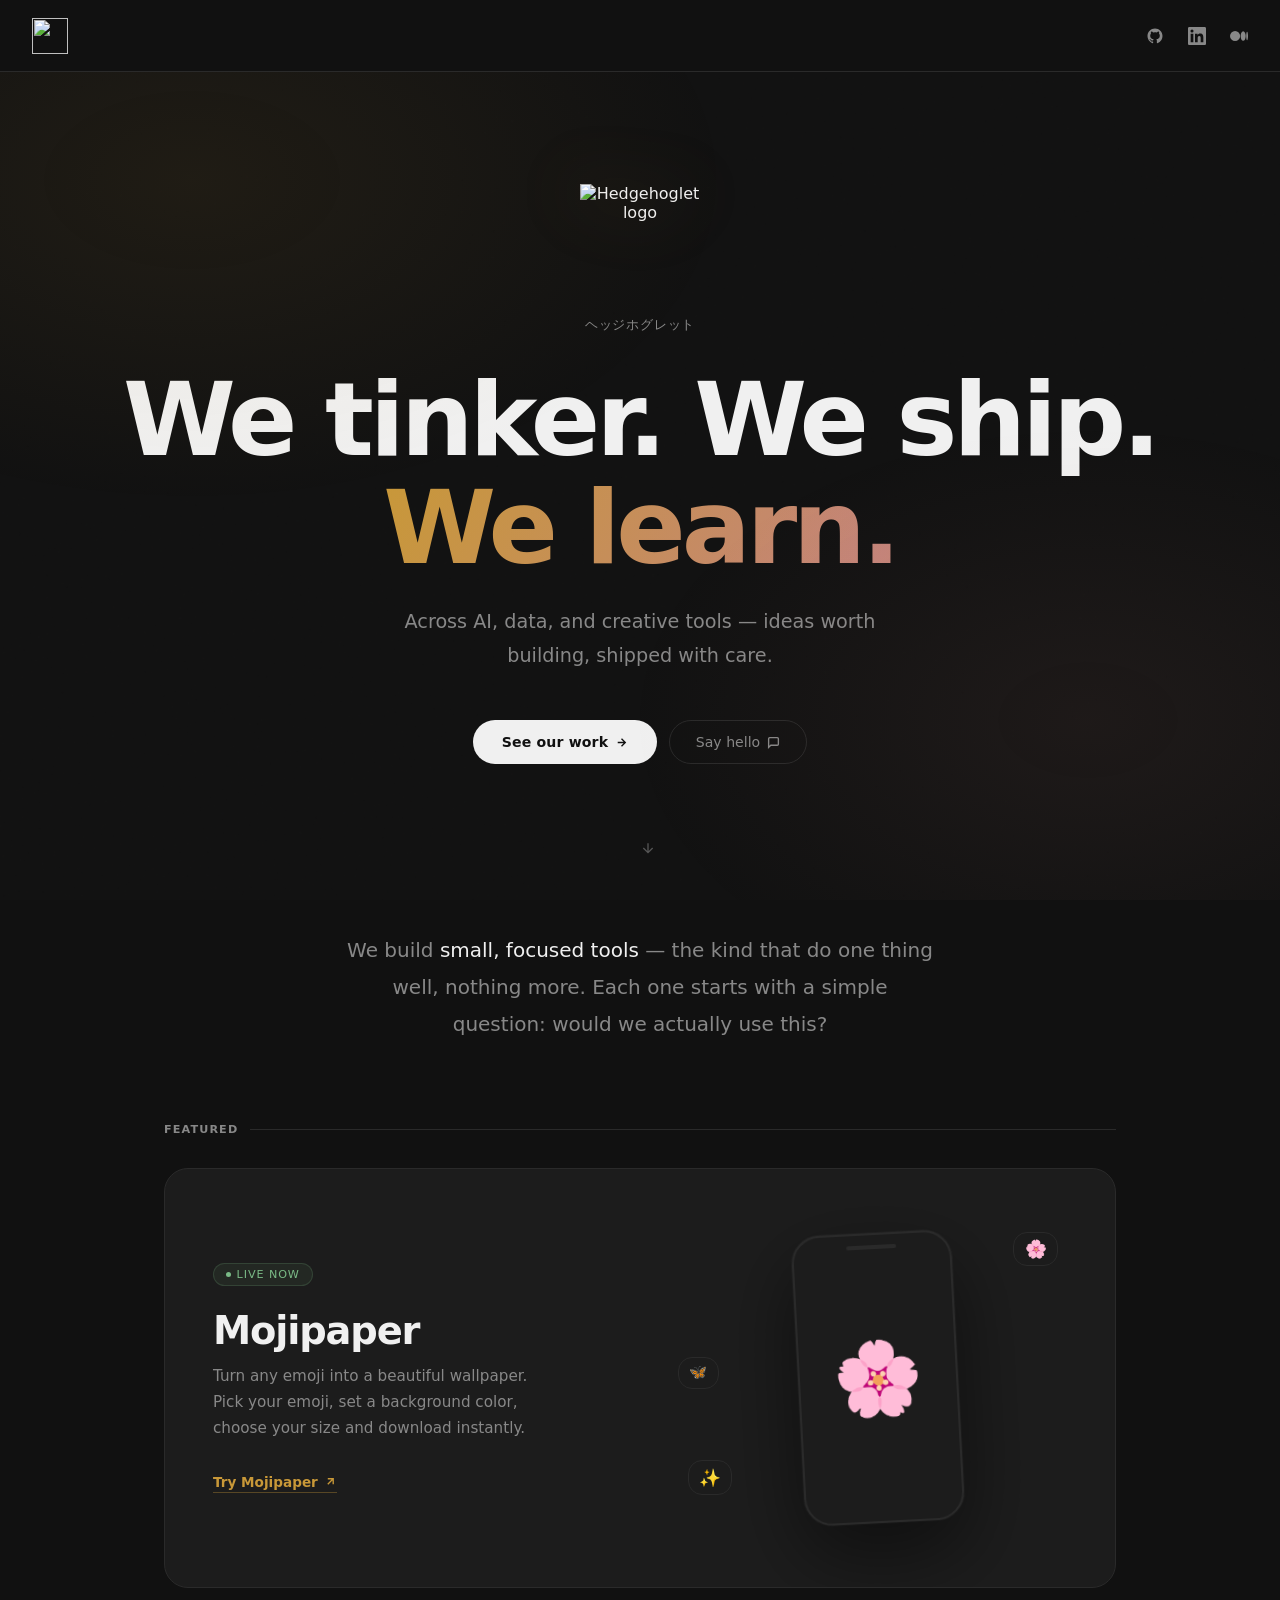
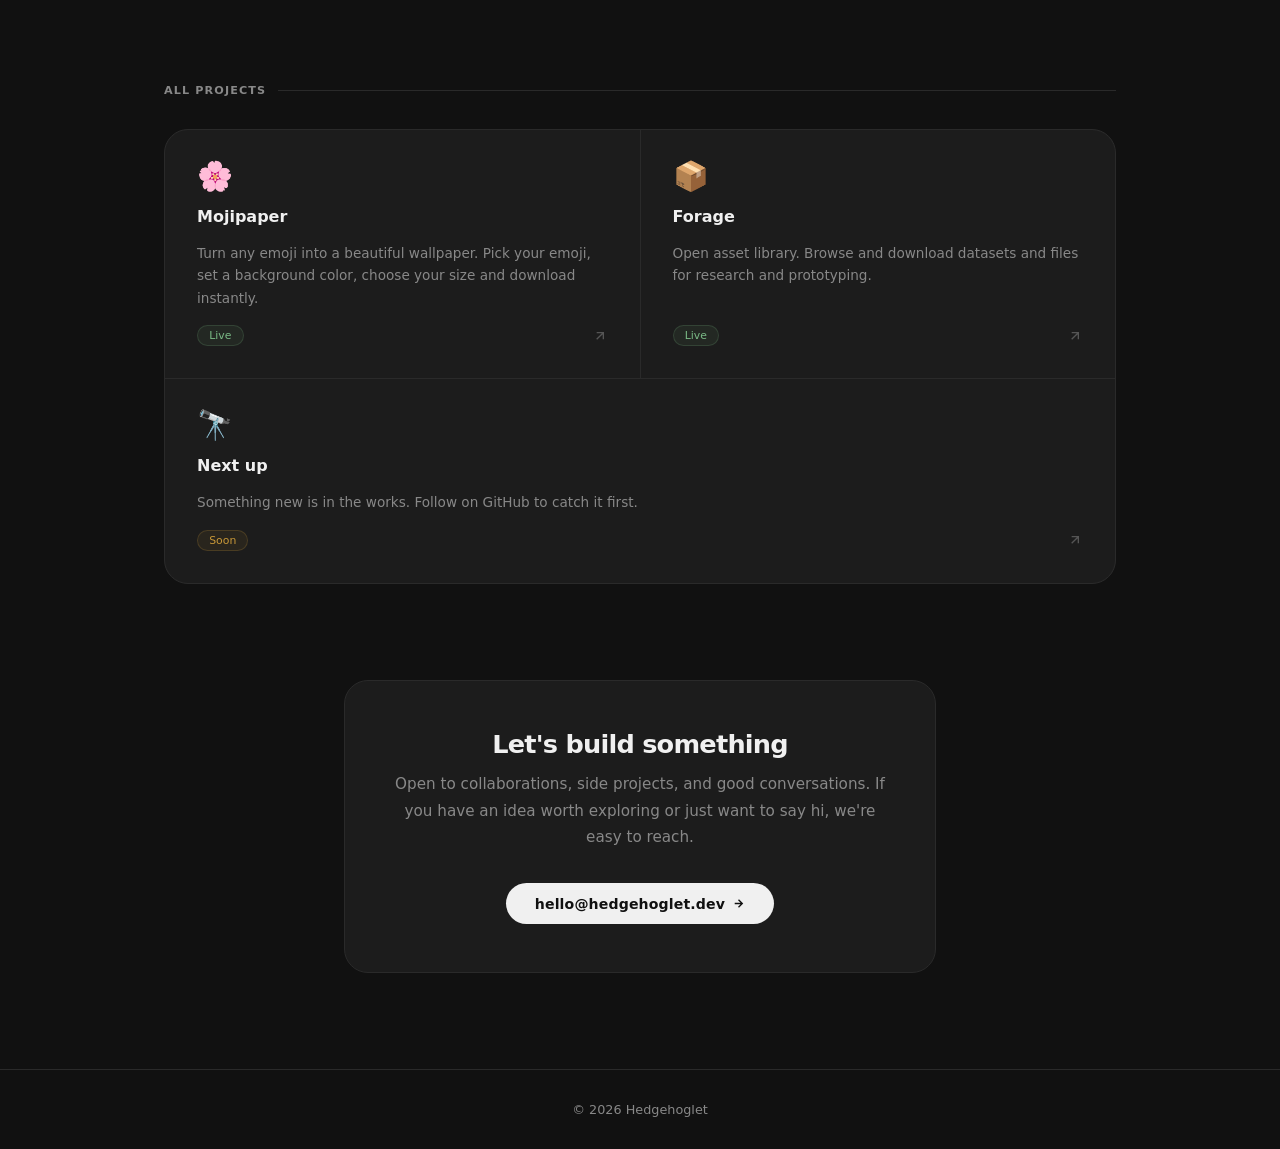
==== commit 5722e9cc: "🔗 use shared logo from assets, update project card and og image" ====
--- a/index.html
+++ b/index.html
@@ -8,22 +8,20 @@
   <meta name="description" content="A small crew building focused software we'd actually want to use. Across AI, data, and creative tools.">
   <meta name="theme-color" content="#111111">
   <link rel="canonical" href="https://hedgehoglet.dev/">
-  <link rel="icon" href="assets/logo.png">
-  <link rel="preload" as="image" href="assets/logo.png" fetchpriority="high">
+  <link rel="icon" href="https://assets.hedgehoglet.dev/assets/logo.png">
+  <link rel="preload" as="image" href="https://assets.hedgehoglet.dev/assets/logo.png" fetchpriority="high" crossorigin>
   <link rel="stylesheet" href="assets/style.css">
 
   <meta property="og:type" content="website">
   <meta property="og:url" content="https://hedgehoglet.dev/">
   <meta property="og:title" content="Hedgehoglet">
   <meta property="og:description" content="A small crew building focused software we'd actually want to use. Across AI, data, and creative tools.">
-  <meta property="og:image" content="https://hedgehoglet.dev/assets/og.png">
-  <meta property="og:image:width" content="1200">
-  <meta property="og:image:height" content="630">
+  <meta property="og:image" content="https://assets.hedgehoglet.dev/assets/logo.png">
 
   <meta name="twitter:card" content="summary_large_image">
   <meta name="twitter:title" content="Hedgehoglet">
   <meta name="twitter:description" content="A small crew building focused software we'd actually want to use. Across AI, data, and creative tools.">
-  <meta name="twitter:image" content="https://hedgehoglet.dev/assets/og.png">
+  <meta name="twitter:image" content="https://assets.hedgehoglet.dev/assets/logo.png">
 
   <script type="application/ld+json">
   {
@@ -32,7 +30,7 @@
     "name": "Hedgehoglet",
     "alternateName": "ヘッジホグレット",
     "url": "https://hedgehoglet.dev",
-    "logo": "https://hedgehoglet.dev/assets/logo.png",
+    "logo": "https://assets.hedgehoglet.dev/assets/logo.png",
     "foundingDate": "2022",
     "description": "A small crew building focused software we'd actually want to use. Across AI, data, and creative tools.",
     "sameAs": [
@@ -49,7 +47,7 @@
   <header>
     <nav class="site-nav" aria-label="Main navigation">
       <a href="/" class="nav-logo" aria-label="Hedgehoglet home">
-        <img src="assets/logo.png" alt="" width="36" height="36" fetchpriority="low">
+        <img src="https://assets.hedgehoglet.dev/assets/logo.png" alt="" width="36" height="36" fetchpriority="low">
       </a>
       <div class="nav-links">
         <a href="https://github.com/hedgehoglet/" target="_blank" rel="noopener noreferrer" class="nav-icon" aria-label="GitHub">
@@ -69,7 +67,7 @@
   <main>
 
     <section class="hero" aria-labelledby="hero-heading">
-      <img src="assets/logo.png" alt="Hedgehoglet logo" class="hero-logo" width="120" height="120" fetchpriority="high">
+      <img src="https://assets.hedgehoglet.dev/assets/logo.png" alt="Hedgehoglet logo" class="hero-logo" width="120" height="120" fetchpriority="high">
       <p class="hero-jp" lang="ja">ヘッジホグレット</p>
       <h1 id="hero-heading">We tinker. We ship. <span class="accent">We learn.</span></h1>
       <p class="hero-sub">Across AI, data, and creative tools — ideas worth building, shipped with care.</p>
@@ -142,10 +140,10 @@
           </li>
 
           <li>
-            <a href="https://sandbox.hedgehoglet.dev/" target="_blank" rel="noopener noreferrer" class="project-card reveal reveal-delay-1">
-              <span class="card-icon" aria-hidden="true">🧪</span>
-              <h3>Data Sandbox</h3>
-              <p>Structured datasets for research and prototyping. A playground for data explorers.</p>
+            <a href="https://assets.hedgehoglet.dev/" target="_blank" rel="noopener noreferrer" class="project-card reveal reveal-delay-1">
+              <span class="card-icon" aria-hidden="true">📦</span>
+              <h3>Forage</h3>
+              <p>Open asset library. Browse and download datasets and files for research and prototyping.</p>
               <div class="card-footer">
                 <span class="badge badge-green">Live</span>
                 <svg class="card-arrow" width="16" height="16" viewBox="0 0 24 24" fill="none" stroke="currentColor" stroke-width="2" aria-hidden="true"><path d="M7 17L17 7M7 7h10v10"/></svg>
